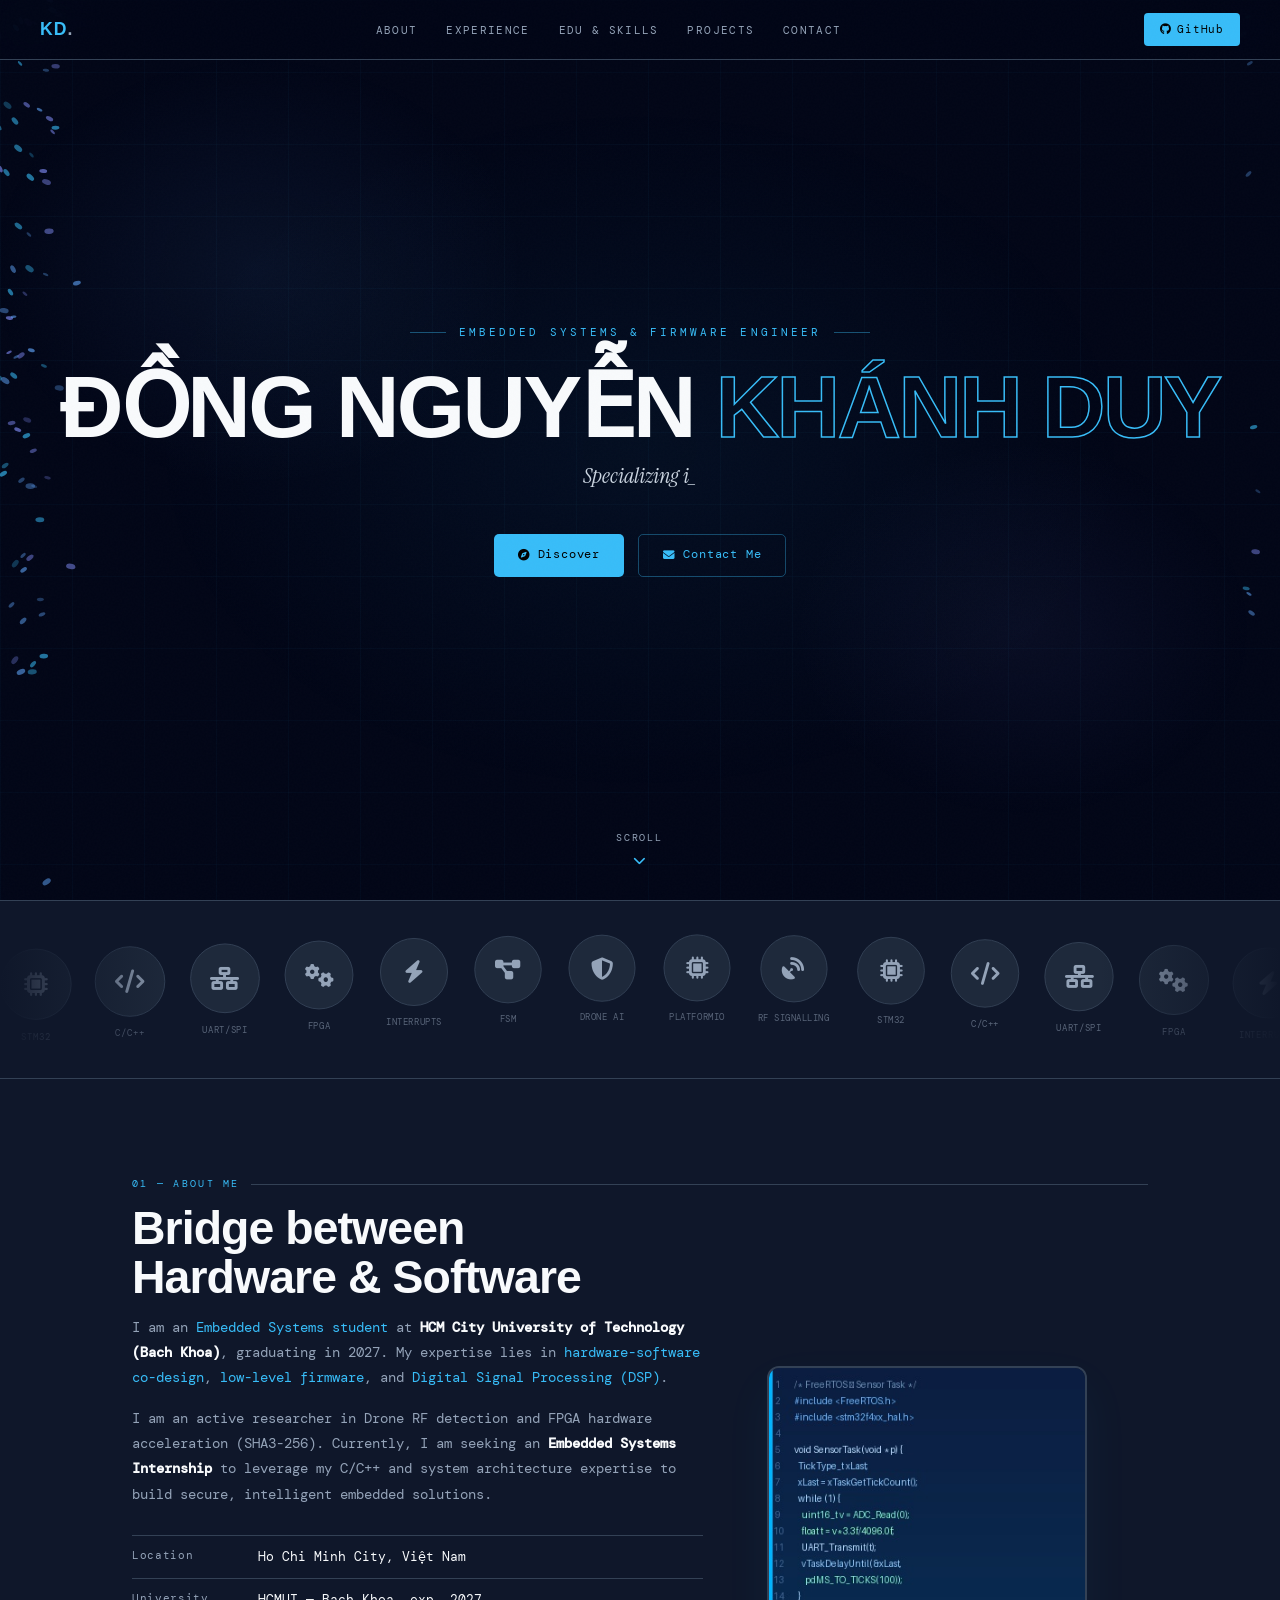
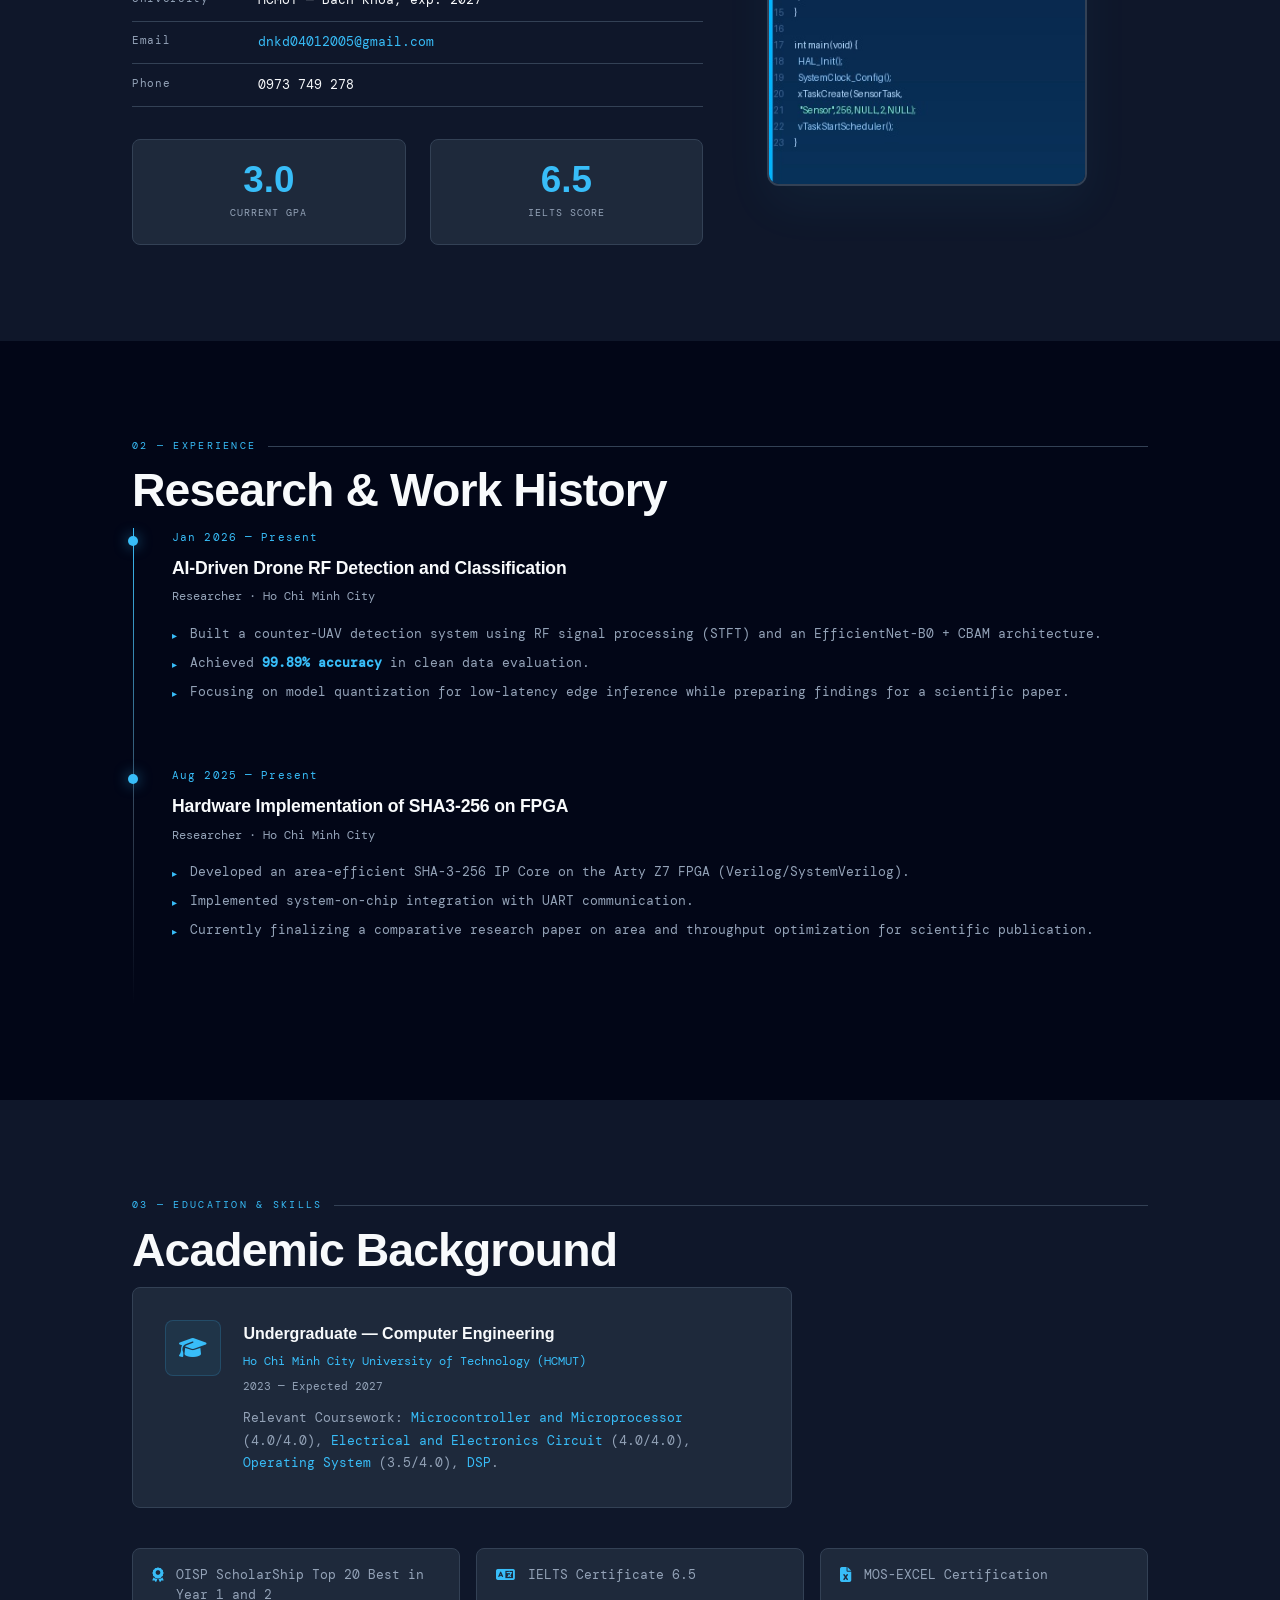
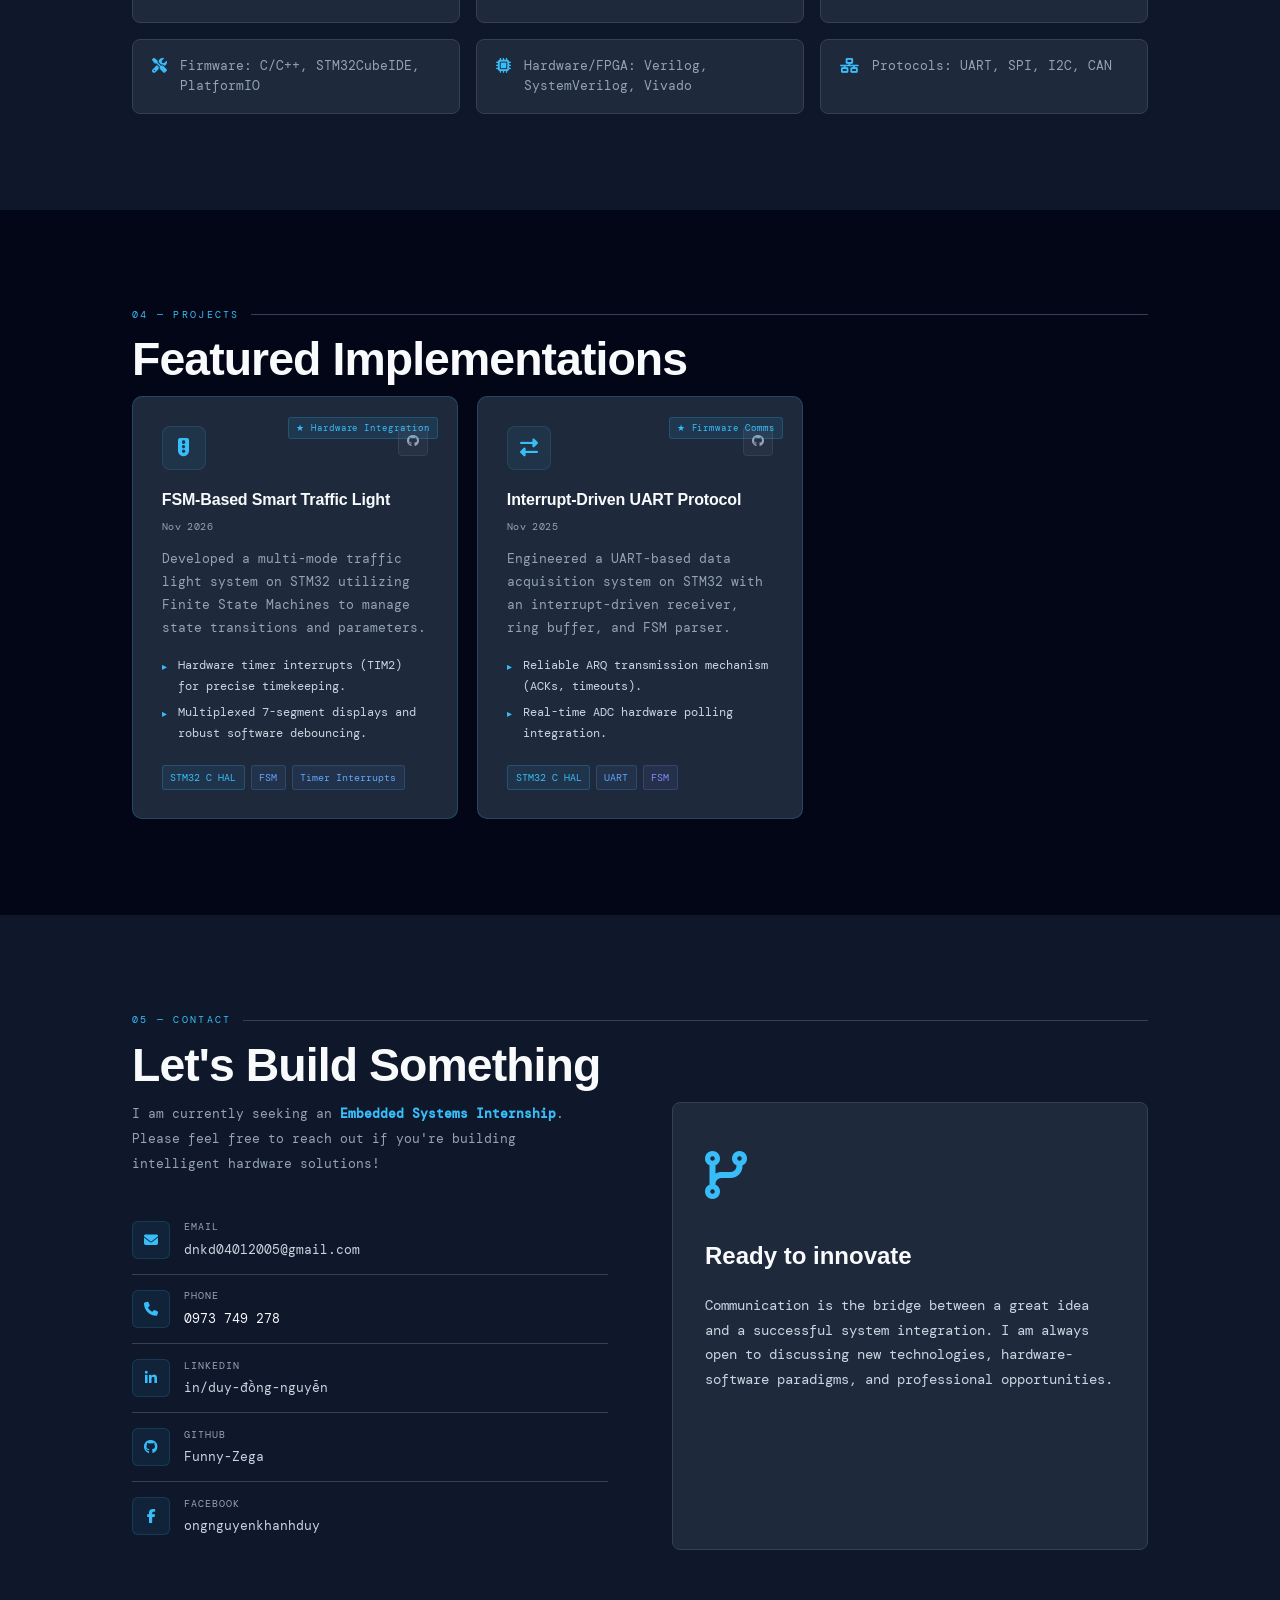
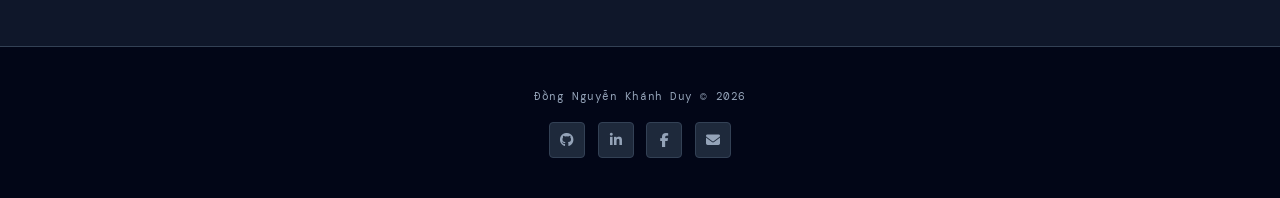
==== index.html @ 1525c5fd "upload" ====
<!DOCTYPE HTML>
<html lang="en">
<head>
<meta charset="utf-8"/>
<meta name="viewport" content="width=device-width,initial-scale=1"/>
<title>Đồng Nguyễn Khánh Duy — Portfolio</title>
<link rel="preconnect" href="https://fonts.googleapis.com"/>
<link rel="preconnect" href="https://fonts.gstatic.com" crossorigin/>
<link href="https://fonts.googleapis.com/css2?family=DM+Mono:ital,wght@0,300;0,400;0,500&family=Cabinet+Grotesk:wght@400;700;800;900&family=Instrument+Serif:ital@0;1&display=swap" rel="stylesheet"/>
<link rel="stylesheet" href="https://cdnjs.cloudflare.com/ajax/libs/font-awesome/6.5.0/css/all.min.css"/>
<style>
*,*::before,*::after{box-sizing:border-box;margin:0;padding:0}
html{scroll-behavior:smooth}
:root{--bg:#020617;--bg2:#0f172a;--surf:#1e293b;--brd:#334155;--c1:#38bdf8;--c2:#60a5fa;--c3:#818cf8;--c4:#93c5fd;--txt:#94a3b8;--txt2:#cbd5e1;--head:#f8fafc;--mono:'DM Mono',monospace;--sans:'Cabinet Grotesk',sans-serif;--serif:'Instrument Serif',serif}
body{background:var(--bg);color:var(--txt);font-family:var(--mono);font-size:.875rem;line-height:1.75;overflow-x:hidden;cursor:none}
a{color:var(--c1);text-decoration:none;transition:color .2s}a:hover{color:#fff}
::selection{background:var(--c1);color:#000}
::-webkit-scrollbar{width:3px}::-webkit-scrollbar-track{background:var(--bg)}::-webkit-scrollbar-thumb{background:var(--c1)}
#cd,#cr{pointer-events:none;position:fixed;top:0;left:0;border-radius:50%;z-index:99999;opacity:0;transition:opacity .3s;will-change:transform}
#cd{width:6px;height:6px;background:var(--c1);box-shadow:0 0 12px var(--c1)}
#cr{width:44px;height:44px;border:1.5px solid rgba(56,189,248,.5);transition:width .15s,height .15s,border-color .15s,opacity .3s,background .15s}
#cr.big{width:60px;height:60px;border-color:var(--c1);background:rgba(56,189,248,.04)}
#nav{position:fixed;inset:0 0 auto;z-index:900;height:60px;display:flex;align-items:center;justify-content:space-between;padding:0 2.5rem;background:rgba(2,6,23,.88);backdrop-filter:blur(20px);border-bottom:1px solid var(--brd);transition:transform .4s}
#nav.up{transform:translateY(-100%)}
.nlogo{font-family:var(--sans);font-size:1.1rem;font-weight:900;color:var(--c1);cursor:none;letter-spacing:1px}.nlogo em{font-style:normal;color:var(--txt)}
.nlinks{display:flex;gap:1.8rem;list-style:none}
.nlinks a{font-size:.7rem;letter-spacing:.12em;text-transform:uppercase;color:var(--txt);position:relative;cursor:none}
.nlinks a::after{content:'';position:absolute;bottom:-3px;left:0;width:0;height:1px;background:var(--c1);transition:width .25s}
.nlinks a:hover{color:var(--head)}.nlinks a:hover::after{width:100%}
.nback{display:inline-flex;align-items:center;gap:.5rem;font-size:.7rem;letter-spacing:.1em;text-transform:uppercase;color:var(--txt);border:1px solid var(--brd);padding:.38rem .9rem;border-radius:4px;transition:all .2s;cursor:none}
.nback:hover{color:var(--c1);border-color:rgba(56,189,248,.4)}
.nbtn{font-family:var(--mono);font-size:.7rem;letter-spacing:.07em;color:#000;background:var(--c1);border:none;padding:.42rem 1rem;border-radius:4px;cursor:none;transition:all .2s}
.nbtn:hover{background:#fff;box-shadow:0 0 18px rgba(56,189,248,.4)}
.page{display:none;min-height:100vh}.page.active{display:block;animation:pgIn .4s ease both}
@keyframes pgIn{from{opacity:0;transform:translateY(12px)}to{opacity:1;transform:translateY(0)}}
#hero{position:relative;height:100svh;min-height:700px;display:flex;align-items:center;justify-content:center;overflow:hidden}
#agC{position:absolute;inset:0;width:100%;height:100%;pointer-events:none;z-index:1}
.hgrid{position:absolute;inset:0;z-index:0;background-image:linear-gradient(rgba(56,189,248,.03) 1px,transparent 1px),linear-gradient(90deg,rgba(56,189,248,.03) 1px,transparent 1px);background-size:72px 72px}
.hglow{position:absolute;inset:0;z-index:0;background:radial-gradient(ellipse 55% 55% at 50% 50%,rgba(56,189,248,.05) 0%,transparent 70%),radial-gradient(ellipse 35% 40% at 20% 30%,rgba(96,165,250,.07) 0%,transparent 60%),radial-gradient(ellipse 30% 35% at 80% 70%,rgba(129,140,248,.06) 0%,transparent 60%)}
.hb{position:relative;z-index:10;text-align:center;padding:0 1.5rem}
.hsup{font-family:var(--mono);font-size:.68rem;color:var(--c1);letter-spacing:.28em;text-transform:uppercase;margin-bottom:1.4rem;display:flex;align-items:center;justify-content:center;gap:.8rem;opacity:0;animation:up .7s .1s both}
.hsup::before,.hsup::after{content:'';width:36px;height:1px;background:var(--c1);opacity:.4}
.hname{font-family:var(--sans);font-size:clamp(2.5rem,7vw,5.5rem);font-weight:900;color:var(--head);line-height:.95;letter-spacing:-.03em;margin-bottom:.6rem;opacity:0;animation:up .7s .25s both}
.hname mark{background:none;color:transparent;-webkit-text-stroke:1.5px var(--c1)}
.hrole{font-family:var(--serif);font-style:italic;font-size:clamp(1rem,2.5vw,1.35rem);color:var(--txt);margin-bottom:2.4rem;opacity:0;animation:up .7s .4s both;min-height:2rem}.hrole span{color:var(--txt2)}
.blink{animation:blink .65s step-end infinite}
@keyframes blink{50%{opacity:0}}
.hcta{display:flex;gap:.9rem;justify-content:center;flex-wrap:wrap;opacity:0;animation:up .7s .55s both}
.sarr{position:absolute;bottom:2rem;left:50%;transform:translateX(-50%);z-index:10;display:flex;flex-direction:column;align-items:center;gap:.5rem;opacity:0;animation:fadeIn 1s 1.2s both}
.sarr span{font-size:.6rem;letter-spacing:.18em;text-transform:uppercase;color:var(--txt)}
.sarr i{font-size:.8rem;color:var(--c1);animation:bounce 1.6s ease-in-out infinite}
@keyframes bounce{0%,100%{transform:translateY(0)}50%{transform:translateY(6px)}}
@keyframes up{from{opacity:0;transform:translateY(22px)}to{opacity:1;transform:translateY(0)}}
@keyframes fadeIn{from{opacity:0}to{opacity:1}}
#ticker{background:var(--bg2);border-top:1px solid var(--brd);border-bottom:1px solid var(--brd);padding:2.5rem 0;overflow:hidden;position:relative}
#ticker::before,#ticker::after{content:'';position:absolute;top:0;bottom:0;width:180px;z-index:2;pointer-events:none}
#ticker::before{left:0;background:linear-gradient(to right,var(--bg2),transparent)}
#ticker::after{right:0;background:linear-gradient(to left,var(--bg2),transparent)}
.tick-outer{display:flex}
.tick-track{display:flex;gap:1.4rem;flex-shrink:0;animation:tickScroll 42s linear infinite}
.tick-track:nth-child(2){animation-delay:-21s}
@keyframes tickScroll{0%{transform:translateX(0)}100%{transform:translateX(-100%)}}
.tick-item{display:flex;flex-direction:column;align-items:center;gap:.55rem;flex-shrink:0;transform:translateY(var(--ty,0px)) scale(var(--sc,1))}
.tick-circle{width:72px;height:72px;border-radius:50%;background:var(--surf);border:1px solid var(--brd);display:flex;align-items:center;justify-content:center;font-size:24px;color:var(--txt);transition:border-color .3s,color .3s,box-shadow .3s,transform .3s;position:relative;overflow:hidden}
.tick-circle::after{content:'';position:absolute;inset:0;border-radius:50%;background:radial-gradient(circle at 38% 38%,rgba(56,189,248,.14),transparent 55%);opacity:0;transition:opacity .3s}
.tick-item:hover .tick-circle{border-color:rgba(56,189,248,.55);color:var(--c1);box-shadow:0 0 24px rgba(56,189,248,.18);transform:scale(1.08)}
.tick-item:hover .tick-circle::after{opacity:1}
.tick-label{font-size:.58rem;letter-spacing:.1em;text-transform:uppercase;color:var(--txt);opacity:.55;transition:opacity .3s}
.tick-item:hover .tick-label{opacity:1;color:var(--txt2)}
#about-s{padding:6rem 0;background:var(--bg2)}
.abg{display:grid;grid-template-columns:3fr 2fr;gap:4rem;align-items:center}
.about-avatar{width:100%;max-width:320px;border-radius:12px;border:2px solid var(--brd);box-shadow:0 20px 50px rgba(56,189,248,.05);transition:transform .4s;object-fit:cover}
.about-avatar:hover{transform:scale(1.02);border-color:var(--c1);box-shadow:0 20px 50px rgba(56,189,248,.15)}
.abt p{margin-bottom:1rem;line-height:1.85;font-size:.85rem}.abt p b{color:var(--head)}.abt p em{color:var(--c1);font-style:normal}
.abl{list-style:none;margin-top:1.8rem;border-top:1px solid var(--brd)}.abl li{display:flex;gap:1rem;padding:.6rem 0;border-bottom:1px solid var(--brd);font-size:.8rem}
.abl .k{color:var(--txt);min-width:110px;font-size:.68rem;letter-spacing:.06em}.abl .v{color:var(--head)}.abl .v a{color:var(--c1)}.abl .v a:hover{color:#fff}
.stats{display:grid;grid-template-columns:1fr 1fr;gap:1.5rem;margin-top:2rem}
.sc{background:var(--surf);border:1px solid var(--brd);border-radius:8px;padding:1.4rem;text-align:center;position:relative;overflow:hidden;transition:border-color .25s,transform .25s}
.sc:hover{border-color:rgba(56,189,248,.4);transform:translateY(-3px)}
.sc::before{content:'';position:absolute;inset:0;background:linear-gradient(135deg,rgba(56,189,248,.12),transparent 55%);opacity:0;transition:opacity .25s}.sc:hover::before{opacity:1}
.snum{font-family:var(--sans);font-size:2.3rem;font-weight:900;color:var(--c1);line-height:1;margin-bottom:.3rem}.slbl{font-size:.64rem;letter-spacing:.1em;text-transform:uppercase;color:var(--txt)}
#exp-s{padding:6rem 0;background:var(--bg)}
.tl{position:relative;padding-left:2.5rem}.tl::before{content:'';position:absolute;left:.5px;top:0;bottom:0;width:1px;background:linear-gradient(to bottom,var(--c1),var(--brd) 60%,transparent)}
.ti{position:relative;padding-bottom:3.5rem}.ti::before{content:'';position:absolute;left:-2.5rem;top:8px;width:10px;height:10px;border-radius:50%;background:var(--c1);box-shadow:0 0 14px rgba(56,189,248,.6);transform:translateX(calc(-50% + 1px))}
.tdate{font-size:.7rem;color:var(--c1);letter-spacing:.1em;margin-bottom:.35rem}.trole{font-family:var(--sans);font-size:1.1rem;font-weight:800;color:var(--head);margin-bottom:.15rem;letter-spacing:-.01em}
.tco{font-size:.78rem;color:var(--txt);margin-bottom:.9rem}.tlist{list-style:none}.tlist li{position:relative;padding-left:1.1rem;margin-bottom:.45rem;font-size:.81rem;line-height:1.7}.tlist li::before{content:'▸';position:absolute;left:0;color:var(--c1);font-size:.63rem;top:4px}
#edu-s{padding:6rem 0;background:var(--bg2)}
.ecard{background:var(--surf);border:1px solid var(--brd);border-radius:8px;padding:2rem;display:grid;grid-template-columns:56px 1fr;gap:1.4rem;align-items:start;max-width:660px;transition:border-color .25s;margin-bottom:2.5rem}.ecard:hover{border-color:rgba(56,189,248,.3)}
.eico{width:56px;height:56px;background:rgba(56,189,248,.07);border:1px solid rgba(56,189,248,.18);border-radius:8px;display:flex;align-items:center;justify-content:center;color:var(--c1);font-size:22px}
.edeg{font-family:var(--sans);font-size:1rem;font-weight:800;color:var(--head);margin-bottom:.2rem}.esch{color:var(--c1);font-size:.73rem;margin-bottom:.3rem}.eyr{color:var(--txt);font-size:.7rem;margin-bottom:.7rem}.ecrs{font-size:.8rem;line-height:1.75}.ecrs em{color:var(--c1);font-style:normal}
.cgrid{display:grid;grid-template-columns:repeat(auto-fill,minmax(250px,1fr));gap:1rem}
.cert{display:flex;gap:.8rem;align-items:flex-start;background:var(--surf);border:1px solid var(--brd);border-radius:8px;padding:1rem 1.2rem;transition:border-color .2s}.cert:hover{border-color:rgba(56,189,248,.25)}.cert i{color:var(--c1);font-size:15px;margin-top:2px;flex-shrink:0}.cert span{font-size:.8rem;line-height:1.6}
#projects-s{padding:6rem 0;background:var(--bg)}
.pgrid{display:grid;grid-template-columns:repeat(auto-fill,minmax(320px,1fr));gap:1.2rem}
.pc{background:var(--surf);border:1px solid var(--brd);border-radius:10px;padding:1.8rem;display:flex;flex-direction:column;position:relative;overflow:hidden;transition:border-color .25s,transform .25s,box-shadow .25s}
.pc:hover{border-color:rgba(56,189,248,.3);transform:translateY(-5px);box-shadow:0 20px 60px rgba(56,189,248,.06)}
.pc::after{content:'';position:absolute;top:0;left:0;right:0;height:2px;background:linear-gradient(90deg,var(--c1),var(--c2));transform:scaleX(0);transform-origin:left;transition:transform .35s}.pc:hover::after{transform:scaleX(1)}
.pc.feat{border-color:rgba(56,189,248,.22)}.feat-badge{position:absolute;top:1.2rem;right:1.2rem;font-size:.58rem;letter-spacing:.1em;color:var(--c1);background:rgba(56,189,248,.1);border:1px solid rgba(56,189,248,.2);padding:.12rem .45rem;border-radius:3px}
.pt{display:flex;justify-content:space-between;align-items:flex-start;margin-bottom:1rem}
.pico{width:44px;height:44px;border-radius:8px;background:rgba(56,189,248,.07);border:1px solid rgba(56,189,248,.14);display:flex;align-items:center;justify-content:center;color:var(--c1);font-size:18px}
.plnk{width:30px;height:30px;background:rgba(255,255,255,.04);border:1px solid var(--brd);border-radius:4px;display:flex;align-items:center;justify-content:center;color:var(--txt);font-size:12px;transition:all .2s}.plnk:hover{color:var(--c1);border-color:rgba(56,189,248,.4)}
.pname{font-family:var(--sans);font-size:1rem;font-weight:800;color:var(--head);margin-bottom:.25rem;letter-spacing:-.01em}
.pmeta{display:flex;gap:.8rem;align-items:center;margin-bottom:.7rem;flex-wrap:wrap}
.pdate{font-size:.62rem;color:var(--txt);letter-spacing:.04em}
.pdesc{font-size:.81rem;color:var(--txt);line-height:1.78;flex:1;margin-bottom:1rem}
.phigh{list-style:none;margin-bottom:1rem}.phigh li{position:relative;padding-left:1rem;font-size:.78rem;color:var(--txt2);line-height:1.7;margin-bottom:.3rem}.phigh li::before{content:'▸';position:absolute;left:0;color:var(--c1);font-size:.6rem;top:4px}
.ptags{display:flex;flex-wrap:wrap;gap:.35rem;margin-top:auto}
.ptag{font-size:.62rem;padding:.15rem .48rem;border-radius:3px;background:rgba(96,165,250,.08);border:1px solid rgba(96,165,250,.18);color:#60a5fa}
.ptag.hi{background:rgba(56,189,248,.08);border-color:rgba(56,189,248,.22);color:var(--c1)}.ptag.lg{background:rgba(129,140,248,.08);border-color:rgba(129,140,248,.2);color:#818cf8}
#contact-s{padding:6rem 0;background:var(--bg2)}
.ctg{display:grid;grid-template-columns:1fr 1fr;gap:4rem}.cti p{line-height:1.85;margin-bottom:1.8rem;font-size:.84rem}
.ctl{list-style:none}.ctl li{display:flex;align-items:center;gap:.9rem;padding:.8rem 0;border-bottom:1px solid var(--brd)}.ctl li:last-child{border:none}
.ctlico{width:38px;height:38px;flex-shrink:0;background:rgba(56,189,248,.07);border:1px solid rgba(56,189,248,.15);border-radius:6px;display:flex;align-items:center;justify-content:center;color:var(--c1);font-size:14px}
.ctllbl{font-size:.63rem;letter-spacing:.1em;text-transform:uppercase;color:var(--txt);display:block;margin-bottom:.1rem}.ctlval{font-size:.83rem;color:var(--head)}.ctlval a{color:var(--txt2)}.ctlval a:hover{color:var(--c1)}
.cform{display:flex;flex-direction:column;gap:.9rem}.frow{display:grid;grid-template-columns:1fr 1fr;gap:.9rem}
.ff{display:flex;flex-direction:column;gap:.35rem}.ff label{font-size:.63rem;letter-spacing:.1em;text-transform:uppercase;color:var(--txt)}
.ff input,.ff textarea{background:var(--surf);border:1px solid var(--brd);border-radius:5px;color:var(--head);font-family:var(--mono);font-size:.81rem;padding:.65rem .9rem;outline:none;resize:none;transition:border-color .2s;cursor:none}
.ff input:focus,.ff textarea:focus{border-color:rgba(56,189,248,.4)}.ff textarea{height:120px}
.wrap{max-width:1080px;margin:0 auto;padding:0 2rem}
.btn{display:inline-flex;align-items:center;gap:.45rem;padding:.65rem 1.5rem;border-radius:5px;font-family:var(--mono);font-size:.72rem;letter-spacing:.07em;cursor:none;transition:all .22s}
.btnp{background:var(--c1);color:#000;border:none}.btnp:hover{background:#fff;box-shadow:0 0 28px rgba(56,189,248,.5);color:#000}
.btno{background:transparent;color:var(--c1);border:1px solid rgba(56,189,248,.35)}.btno:hover{border-color:var(--c1);background:rgba(56,189,248,.06)}
.stag{font-family:var(--mono);font-size:.65rem;color:var(--c1);letter-spacing:.22em;text-transform:uppercase;margin-bottom:.7rem;display:flex;align-items:center;gap:.7rem}
.stag::after{content:'';flex:1;height:1px;background:var(--brd)}
.stitle{font-family:var(--sans);font-size:clamp(1.9rem,4vw,2.9rem);font-weight:900;color:var(--head);letter-spacing:-.02em;margin-bottom:.8rem;line-height:1.05}
.ssub{color:var(--txt);max-width:540px;margin-bottom:3rem;font-size:.85rem}
.rv{opacity:0;transform:translateY(28px);transition:opacity .65s,transform .65s}.rv.on{opacity:1;transform:none}
footer{background:var(--bg);border-top:1px solid var(--brd);padding:2.5rem;text-align:center}
.ftc{font-size:.7rem;color:var(--txt);margin-bottom:1rem;letter-spacing:.05em}
.fts{display:flex;gap:.8rem;justify-content:center}
.fta{width:36px;height:36px;border-radius:4px;background:var(--surf);border:1px solid var(--brd);display:flex;align-items:center;justify-content:center;color:var(--txt);font-size:14px;transition:all .2s}.fta:hover{color:var(--c1);border-color:rgba(56,189,248,.35)}
body::after{content:'';position:fixed;inset:0;pointer-events:none;z-index:9998;opacity:.018;background-image:url("data:image/svg+xml,%3Csvg viewBox='0 0 512 512' xmlns='http://www.w3.org/2000/svg'%3E%3Cfilter id='n'%3E%3CfeTurbulence type='fractalNoise' baseFrequency='.9' numOctaves='4' stitchTiles='stitch'/%3E%3C/filter%3E%3Crect width='100%25' height='100%25' filter='url(%23n)'/%3E%3C/svg%3E")}
@media(max-width:768px){#nav{padding:0 1rem}.nlinks{display:none}.abg,.ctg{grid-template-columns:1fr;gap:2rem}.frow{grid-template-columns:1fr}body{cursor:auto}#cd,#cr{display:none}}
</style>
</head>
<body>
<div id="cd"></div><div id="cr"></div>
<nav id="nav">
  <div class="nlogo" onclick="scrollToId('hero')">KD<em>.</em></div>
  <ul class="nlinks" id="navHome">
    <li><a href="javascript:void(0)" onclick="scrollToId('about-s')">About</a></li>
    <li><a href="javascript:void(0)" onclick="scrollToId('exp-s')">Experience</a></li>
    <li><a href="javascript:void(0)" onclick="scrollToId('edu-s')">Edu & Skills</a></li>
    <li><a href="javascript:void(0)" onclick="scrollToId('projects-s')">Projects</a></li>
    <li><a href="javascript:void(0)" onclick="scrollToId('contact-s')">Contact</a></li>
  </ul>
  <a href="https://github.com/Funny-Zega" target="_blank" class="nbtn"><i class="fab fa-github" style="margin-right:.35rem"></i>GitHub</a>
</nav>

<!-- PAGE HOME -->
<div class="page active" id="page-home">
<section id="hero">
  <div class="hgrid"></div><div class="hglow"></div><canvas id="agC"></canvas>
  <div class="hb">
    <div class="hsup">Embedded Systems & Firmware Engineer</div>
    <h1 class="hname">ĐỒNG NGUYỄN <mark>KHÁNH DUY</mark></h1>
    <div class="hrole"><span id="typed"></span><span class="blink">_</span></div>
    <div class="hcta">
      <a href="javascript:void(0)" onclick="scrollToId('about-s')" class="btn btnp"><i class="fa fa-compass"></i> Discover</a>
      <a href="javascript:void(0)" onclick="scrollToId('contact-s')" class="btn btno"><i class="fa fa-envelope"></i> Contact Me</a>
    </div>
  </div>
  <div class="sarr"><span>Scroll</span><i class="fa fa-chevron-down"></i></div>
</section>

<!-- Ticker banner -->
<div id="ticker"><div class="tick-outer"><div class="tick-track" id="t1"></div><div class="tick-track" id="t2"></div></div></div>

<section id="about-s"><div class="wrap">
  <div class="stag">01 — About me</div><h2 class="stitle">Bridge between<br>Hardware &amp; Software</h2>
  <div class="abg rv">
    <div class="abt">
      <p>I am an <em>Embedded Systems student</em> at <b>HCM City University of Technology (Bach Khoa)</b>, graduating in 2027. My expertise lies in <em>hardware-software co-design</em>, <em>low-level firmware</em>, and <em>Digital Signal Processing (DSP)</em>.</p>
      <p>I am an active researcher in Drone RF detection and FPGA hardware acceleration (SHA3-256). Currently, I am seeking an <b>Embedded Systems Internship</b> to leverage my C/C++ and system architecture expertise to build secure, intelligent embedded solutions.</p>
      <ul class="abl">
        <li><span class="k">Location</span><span class="v">Ho Chi Minh City, Việt Nam</span></li>
        <li><span class="k">University</span><span class="v">HCMUT — Bach Khoa, exp. 2027</span></li>
        <li><span class="k">Email</span><span class="v"><a href="mailto:dnkd04012005@gmail.com">dnkd04012005@gmail.com</a></span></li>
        <li><span class="k">Phone</span><span class="v">0973 749 278</span></li>
      </ul>
      <div class="stats">
        <div class="sc"><div class="snum">3.0</div><div class="slbl">Current GPA</div></div>
        <div class="sc"><div class="snum">6.5</div><div class="slbl">IELTS Score</div></div>
      </div>
    </div>
    <div class="ab-right">
      <img src="images/pic08.jpg" alt="Đồng Nguyễn Khánh Duy" class="about-avatar"/>
    </div>
  </div>
</div></section>

<section id="exp-s"><div class="wrap">
  <div class="stag rv">02 — Experience</div><h2 class="stitle rv">Research &amp; Work History</h2>
  <div class="tl rv">
    <div class="ti"><div class="tdate">Jan 2026 — Present</div><div class="trole">AI-Driven Drone RF Detection and Classification</div><div class="tco">Researcher · Ho Chi Minh City</div>
      <ul class="tlist"><li>Built a counter-UAV detection system using RF signal processing (STFT) and an EfficientNet-B0 + CBAM architecture.</li><li>Achieved <b style="color:var(--c1)">99.89% accuracy</b> in clean data evaluation.</li><li>Focusing on model quantization for low-latency edge inference while preparing findings for a scientific paper.</li></ul></div>
    <div class="ti"><div class="tdate">Aug 2025 — Present</div><div class="trole">Hardware Implementation of SHA3-256 on FPGA</div><div class="tco">Researcher · Ho Chi Minh City</div>
      <ul class="tlist"><li>Developed an area-efficient SHA-3-256 IP Core on the Arty Z7 FPGA (Verilog/SystemVerilog).</li><li>Implemented system-on-chip integration with UART communication.</li><li>Currently finalizing a comparative research paper on area and throughput optimization for scientific publication.</li></ul></div>
  </div>
</div></section>

<section id="edu-s"><div class="wrap">
  <div class="stag rv">03 — Education &amp; Skills</div><h2 class="stitle rv">Academic Background</h2>
  <div class="rv">
    <div class="ecard"><div class="eico"><i class="fa fa-graduation-cap"></i></div><div><div class="edeg">Undergraduate — Computer Engineering</div><div class="esch">Ho Chi Minh City University of Technology (HCMUT)</div><div class="eyr">2023 — Expected 2027</div><div class="ecrs">Relevant Coursework: <em>Microcontroller and Microprocessor</em> (4.0/4.0), <em>Electrical and Electronics Circuit</em> (4.0/4.0), <em>Operating System</em> (3.5/4.0), <em>DSP</em>.</div></div></div>
    <div class="cgrid">
      <div class="cert"><i class="fa fa-award"></i><span>OISP ScholarShip Top 20 Best in Year 1 and 2</span></div>
      <div class="cert"><i class="fa fa-language"></i><span>IELTS Certificate 6.5</span></div>
      <div class="cert"><i class="fa fa-file-excel"></i><span>MOS-EXCEL Certification</span></div>
      <div class="cert"><i class="fa fa-tools"></i><span>Firmware: C/C++, STM32CubeIDE, PlatformIO</span></div>
      <div class="cert"><i class="fa fa-microchip"></i><span>Hardware/FPGA: Verilog, SystemVerilog, Vivado</span></div>
      <div class="cert"><i class="fa fa-network-wired"></i><span>Protocols: UART, SPI, I2C, CAN</span></div>
    </div>
  </div>
</div></section>

<section id="projects-s"><div class="wrap">
  <div class="stag rv">04 — Projects</div><h2 class="stitle rv">Featured Implementations</h2>
  <div class="pgrid rv">
    <div class="pc feat"><span class="feat-badge">★ Hardware Integration</span><div class="pt"><div class="pico"><i class="fa fa-traffic-light"></i></div><a href="https://github.com/Funny-Zega" target="_blank" class="plnk"><i class="fab fa-github"></i></a></div><div class="pname">FSM-Based Smart Traffic Light</div><div class="pmeta"><span class="pdate">Nov 2026</span></div><p class="pdesc">Developed a multi-mode traffic light system on STM32 utilizing Finite State Machines to manage state transitions and parameters.</p><ul class="phigh"><li>Hardware timer interrupts (TIM2) for precise timekeeping.</li><li>Multiplexed 7-segment displays and robust software debouncing.</li></ul><div class="ptags"><span class="ptag hi">STM32 C HAL</span><span class="ptag">FSM</span><span class="ptag">Timer Interrupts</span></div></div>
    
    <div class="pc feat"><span class="feat-badge">★ Firmware Comms</span><div class="pt"><div class="pico"><i class="fa fa-exchange-alt"></i></div><a href="https://github.com/Funny-Zega" target="_blank" class="plnk"><i class="fab fa-github"></i></a></div><div class="pname">Interrupt-Driven UART Protocol</div><div class="pmeta"><span class="pdate">Nov 2025</span></div><p class="pdesc">Engineered a UART-based data acquisition system on STM32 with an interrupt-driven receiver, ring buffer, and FSM parser.</p><ul class="phigh"><li>Reliable ARQ transmission mechanism (ACKs, timeouts).</li><li>Real-time ADC hardware polling integration.</li></ul><div class="ptags"><span class="ptag hi">STM32 C HAL</span><span class="ptag">UART</span><span class="ptag lg">FSM</span></div></div>
  </div>
</div></section>

<section id="contact-s"><div class="wrap">
  <div class="stag rv">05 — Contact</div><h2 class="stitle rv">Let's Build Something</h2>
  <div class="ctg rv">
    <div class="cti">
      <p>I am currently seeking an <b style="color:var(--c1)">Embedded Systems Internship</b>. Please feel free to reach out if you're building intelligent hardware solutions!</p>
      <ul class="ctl">
        <li><div class="ctlico"><i class="fa fa-envelope"></i></div><div><span class="ctllbl">Email</span><div class="ctlval"><a href="mailto:dnkd04012005@gmail.com">dnkd04012005@gmail.com</a></div></div></li>
        <li><div class="ctlico"><i class="fa fa-phone"></i></div><div><span class="ctllbl">Phone</span><div class="ctlval">0973 749 278</div></div></li>
        <li><div class="ctlico"><i class="fab fa-linkedin-in"></i></div><div><span class="ctllbl">LinkedIn</span><div class="ctlval"><a href="https://www.linkedin.com/in/duy-%C4%91%E1%BB%93ng-nguy%E1%BB%85n-kh%C3%A1nh-6a2657366/" target="_blank">in/duy-đồng-nguyễn</a></div></div></li>
        <li><div class="ctlico"><i class="fab fa-github"></i></div><div><span class="ctllbl">GitHub</span><div class="ctlval"><a href="https://github.com/Funny-Zega" target="_blank">Funny-Zega</a></div></div></li>
        <li><div class="ctlico"><i class="fab fa-facebook-f"></i></div><div><span class="ctllbl">Facebook</span><div class="ctlval"><a href="https://www.facebook.com/ongnguyenkhanhduy/" target="_blank">ongnguyenkhanhduy</a></div></div></li>
      </ul>
    </div>
    <div class="cform">
      <!-- Contact message graphic / placeholder for form -->
       <div class="sc" style="text-align:left; padding:2rem; height:100%;">
          <div style="font-size:3rem; color:var(--c1); margin-bottom:1rem;"><i class="fa fa-code-branch"></i></div>
          <h3 style="font-family:var(--sans); font-size:1.5rem; color:var(--head); margin-bottom:1rem;">Ready to innovate</h3>
          <p style="color:var(--txt2); font-size:.9rem; line-height:1.7;">Communication is the bridge between a great idea and a successful system integration. I am always open to discussing new technologies, hardware-software paradigms, and professional opportunities.</p>
       </div>
    </div>
  </div>
</div></section>

<footer><div class="ftc">Đồng Nguyễn Khánh Duy © 2026</div><div class="fts"><a href="https://github.com/Funny-Zega" target="_blank" class="fta"><i class="fab fa-github"></i></a><a href="https://www.linkedin.com/in/duy-%C4%91%E1%BB%93ng-nguy%E1%BB%85n-kh%C3%A1nh-6a2657366/" target="_blank" class="fta"><i class="fab fa-linkedin-in"></i></a><a href="https://www.facebook.com/ongnguyenkhanhduy/" class="fta"><i class="fab fa-facebook-f"></i></a><a href="mailto:dnkd04012005@gmail.com" class="fta"><i class="fa fa-envelope"></i></a></div></footer>
</div>

<script>
const PAGES=['home'];
let cur='home',agcOk=false,tickOk=false;
function scrollToId(id){const el=document.getElementById(id);if(el)el.scrollIntoView({behavior:'smooth'})}

// cursor
(()=>{
  const d=document.getElementById('cd'),r=document.getElementById('cr');
  if(!d)return;let mx=0,my=0,rx=0,ry=0;
  document.addEventListener('mousemove',e=>{mx=e.clientX;my=e.clientY;d.style.opacity='1';r.style.opacity='1';d.style.transform=`translate(${mx}px,${my}px) translate(-50%,-50%)`});
  document.addEventListener('mouseleave',()=>{d.style.opacity='0';r.style.opacity='0'});
  function hookHover(){document.querySelectorAll('a,button,.pcard,.sc,.cert,.tick-item,.tcard,.pc,.nbtn,.ftab').forEach(el=>{el.addEventListener('mouseenter',()=>r.classList.add('big'));el.addEventListener('mouseleave',()=>r.classList.remove('big'))})}
  hookHover();setInterval(hookHover,2500);
  (function lp(){rx+=(mx-rx)*.15;ry+=(my-ry)*.15;r.style.transform=`translate(${rx}px,${ry}px) translate(-50%,-50%)`;requestAnimationFrame(lp)})();
})();

// reveal
function initReveal(){
  const ob=new IntersectionObserver(en=>{en.forEach(e=>{if(e.isIntersecting){e.target.classList.add('on');ob.unobserve(e.target)}})},{threshold:.08});
  document.querySelectorAll('.rv:not(.on)').forEach(el=>ob.observe(el));
}
setTimeout(initReveal, 100);

// nav hide
(()=>{const nav=document.getElementById('nav');let last=0;window.addEventListener('scroll',()=>{const y=window.scrollY;nav.classList.toggle('up',y>last&&y>80);last=y},{passive:true})})();

// AGC - Gentle animations
function initAGC(){
  const cv=document.getElementById('agC'),hero=document.getElementById('hero'),ctx=cv.getContext('2d');
  const CL=['#38bdf8','#60a5fa','#818cf8']; // Blue tones
  const N=120,REP=100,RF=.2,SP=.025,DMP=.88; // Reduced particles, slower speed, gentler dampening
  let W,H,ms={x:-9999,y:-9999,in:false};
  const pts=[];
  function rsz(){W=cv.width=hero.offsetWidth;H=cv.height=hero.offsetHeight;pts.forEach(p=>{p.hx=Math.random()*W;p.hy=Math.random()*H;if(!p.ok){p.x=p.hx;p.y=p.hy;p.ok=true}})}
  for(let i=0;i<N;i++)pts.push({x:0,y:0,hx:0,hy:0,vx:0,vy:0,r:1.4+Math.random()*2.0,c:CL[~~(Math.random()*CL.length)],a:.25+Math.random()*.4,ok:false,dA:Math.random()*Math.PI*2,dS:.0001+Math.random()*.0003,dR:3+Math.random()*6});
  rsz();window.addEventListener('resize',rsz);
  document.addEventListener('mousemove',e=>{if(cur!=='home')return;const rc=hero.getBoundingClientRect();ms.x=e.clientX-rc.left;ms.y=e.clientY-rc.top;ms.in=(ms.x>=0&&ms.x<=W&&ms.y>=0&&ms.y<=H)},{passive:true});
  document.addEventListener('mouseleave',()=>{ms.in=false});
  hero.addEventListener('touchmove',e=>{const rc=hero.getBoundingClientRect();ms.x=e.touches[0].clientX-rc.left;ms.y=e.touches[0].clientY-rc.top;ms.in=true},{passive:true});
  hero.addEventListener('touchend',()=>{ms.in=false});
  (function draw(){
    if(cur==='home'){
      ctx.clearRect(0,0,W,H);
      pts.forEach(p=>{
        p.dA+=p.dS;const tx=p.hx+Math.cos(p.dA)*p.dR,ty=p.hy+Math.sin(p.dA*1.3)*p.dR;
        p.vx+=(tx-p.x)*SP;p.vy+=(ty-p.y)*SP;
        if(ms.in){const dx=p.x-ms.x,dy=p.y-ms.y,d=Math.sqrt(dx*dx+dy*dy)||.001;if(d<REP){const s=1-d/REP;p.vx+=dx/d*s*s*RF*8;p.vy+=dy/d*s*s*RF*8}}
        p.vx*=DMP;p.vy*=DMP;p.x+=p.vx;p.y+=p.vy;
        if(p.x<-20)p.x=W+10;if(p.x>W+20)p.x=-10;if(p.y<-20)p.y=H+10;if(p.y>H+20)p.y=-10;
        const sp=Math.sqrt(p.vx*p.vx+p.vy*p.vy);
        ctx.save();ctx.translate(p.x,p.y);ctx.rotate(Math.atan2(p.vy,p.vx));ctx.globalAlpha=p.a;
        ctx.beginPath();ctx.ellipse(0,0,(p.r*2+Math.min(sp*.4,3))/2,p.r*.85,0,0,Math.PI*2);
        ctx.fillStyle=p.c;ctx.fill();ctx.restore();
      });
    }
    requestAnimationFrame(draw);
  })();
  // typed
  const el=document.getElementById('typed');
  const ph=['Specializing in HW/SW Co-Design','Low-Level Firmware & DSP','STM32 / Cortex-M Developer','FPGA & Vivado Hardware Builder'];
  let pi=0,ci=0,del=false,w=0;
  function tick(){const p=ph[pi];if(!del){el.textContent=p.slice(0,++ci);if(ci===p.length){del=true;w=55}}else{if(w-->0){setTimeout(tick,28);return}el.textContent=p.slice(0,--ci);if(ci===0){del=false;pi=(pi+1)%ph.length}}setTimeout(tick,del?45:80)}
  setTimeout(tick,900);
}
initAGC();

// ticker
function initTicker(){
  const its=[{icon:'fa-microchip',label:'STM32'},{icon:'fa-code',label:'C/C++'},{icon:'fa-network-wired',label:'UART/SPI'},{icon:'fa-cogs',label:'FPGA'},{icon:'fa-bolt',label:'Interrupts'},{icon:'fa-project-diagram',label:'FSM'},{icon:'fa-shield-alt',label:'Drone AI'},{icon:'fa-microchip',label:'PlatformIO'},{icon:'fa-satellite-dish',label:'RF Signalling'}];
  // duplicate array to make it long enough
  const items = [...its, ...its];
  function build(el){items.forEach(({icon,label})=>{const d=document.createElement('div');d.className='tick-item';d.innerHTML=`<div class="tick-circle"><i class="fa ${icon}"></i></div><span class="tick-label">${label}</span>`;el.appendChild(d)})}
  build(document.getElementById('t1'));build(document.getElementById('t2'));
  (function wave(){const t=Date.now()*.001;document.querySelectorAll('.tick-item').forEach((el,i)=>{const ph=(i%items.length)*.35;const s=Math.sin(t*.6+ph);el.style.setProperty('--ty',(s*10)+'px');el.style.setProperty('--sc',(.93+.07*(s*.5+.5)))});requestAnimationFrame(wave)})();
}
initTicker();
</script>
</body>
</html>
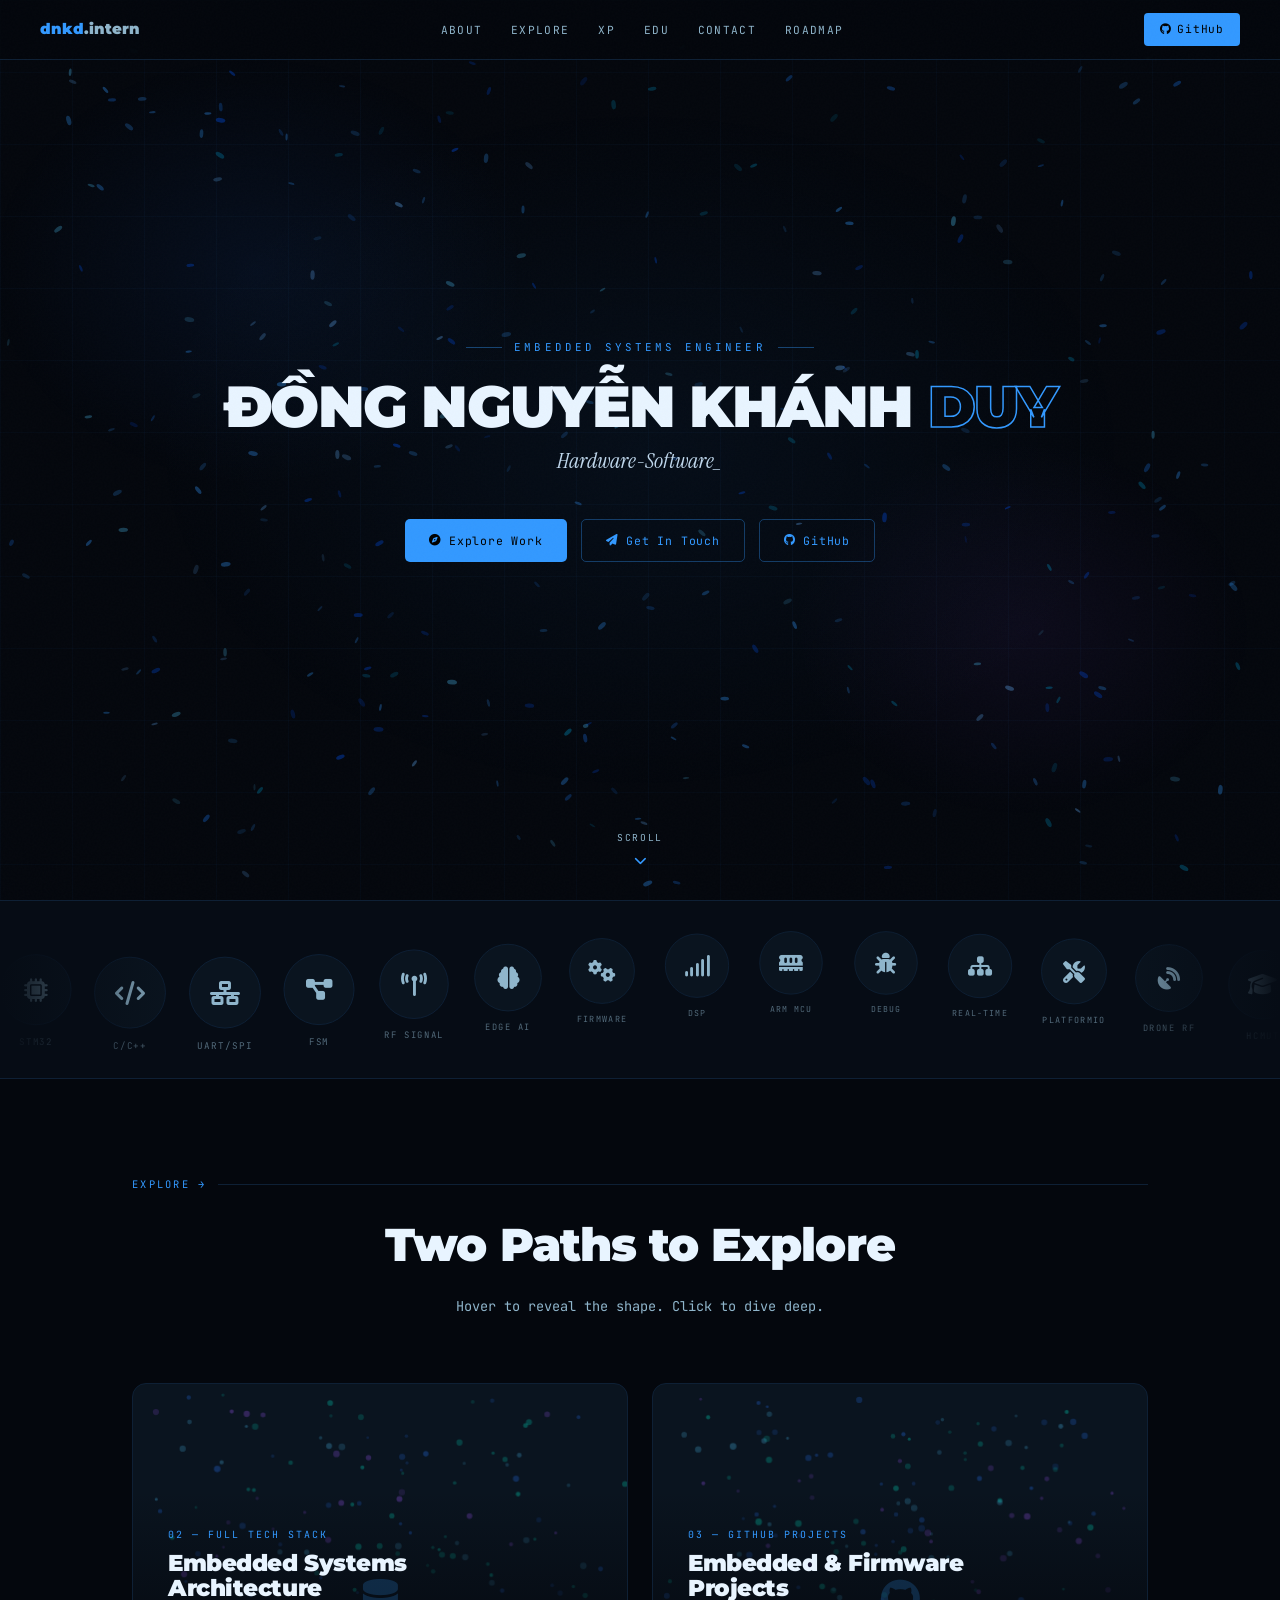
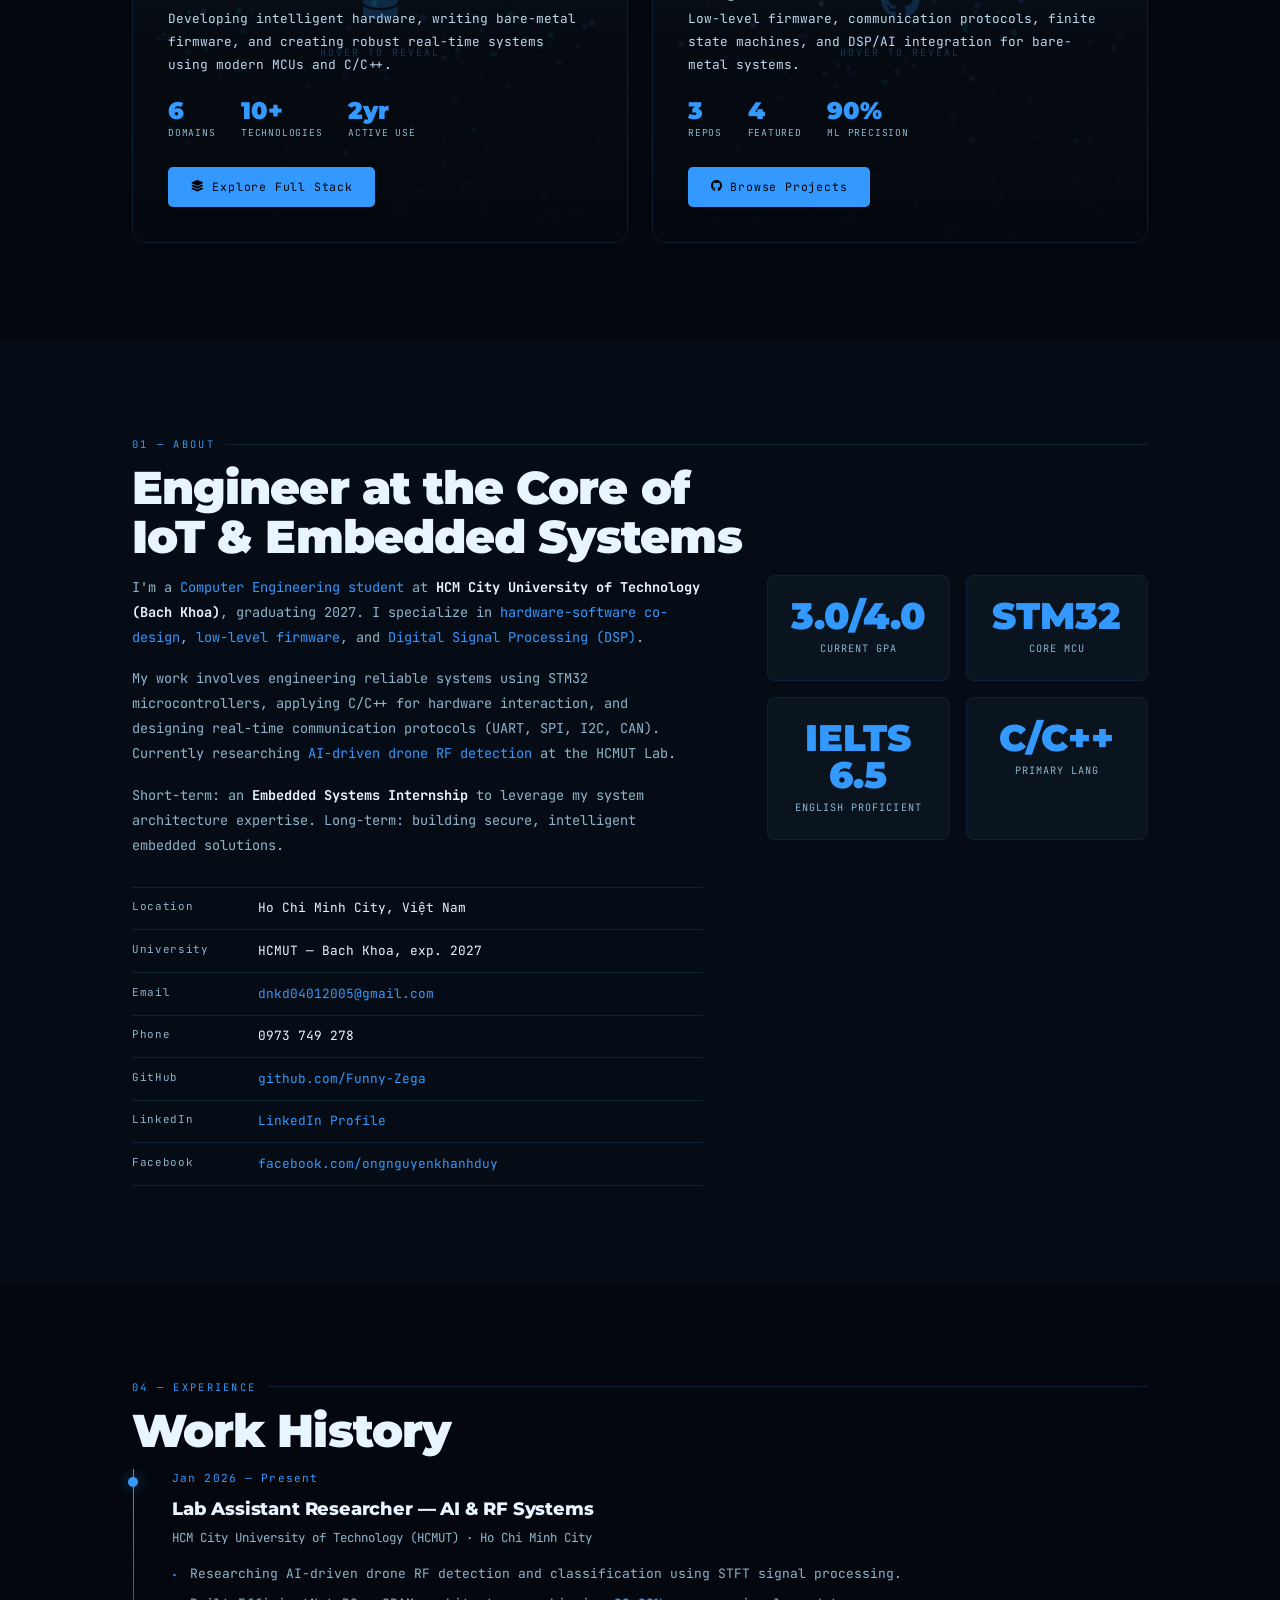
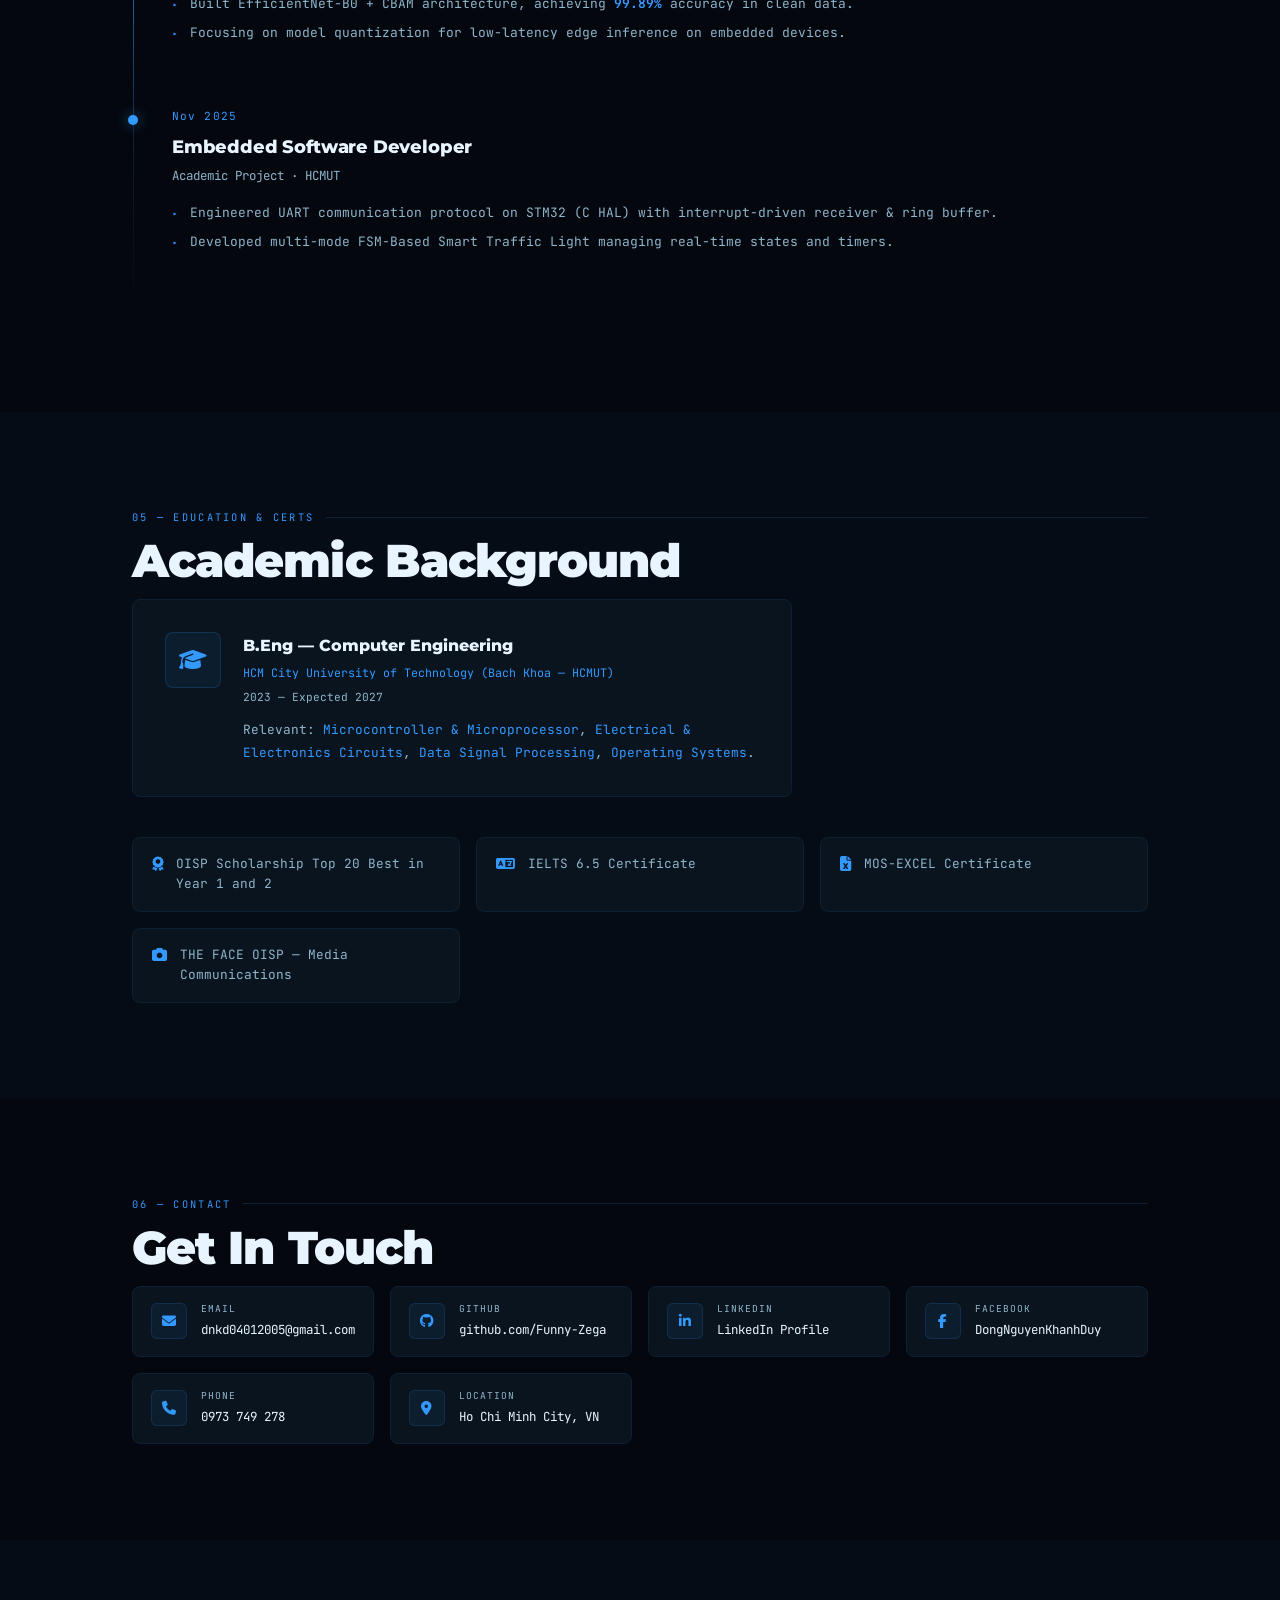
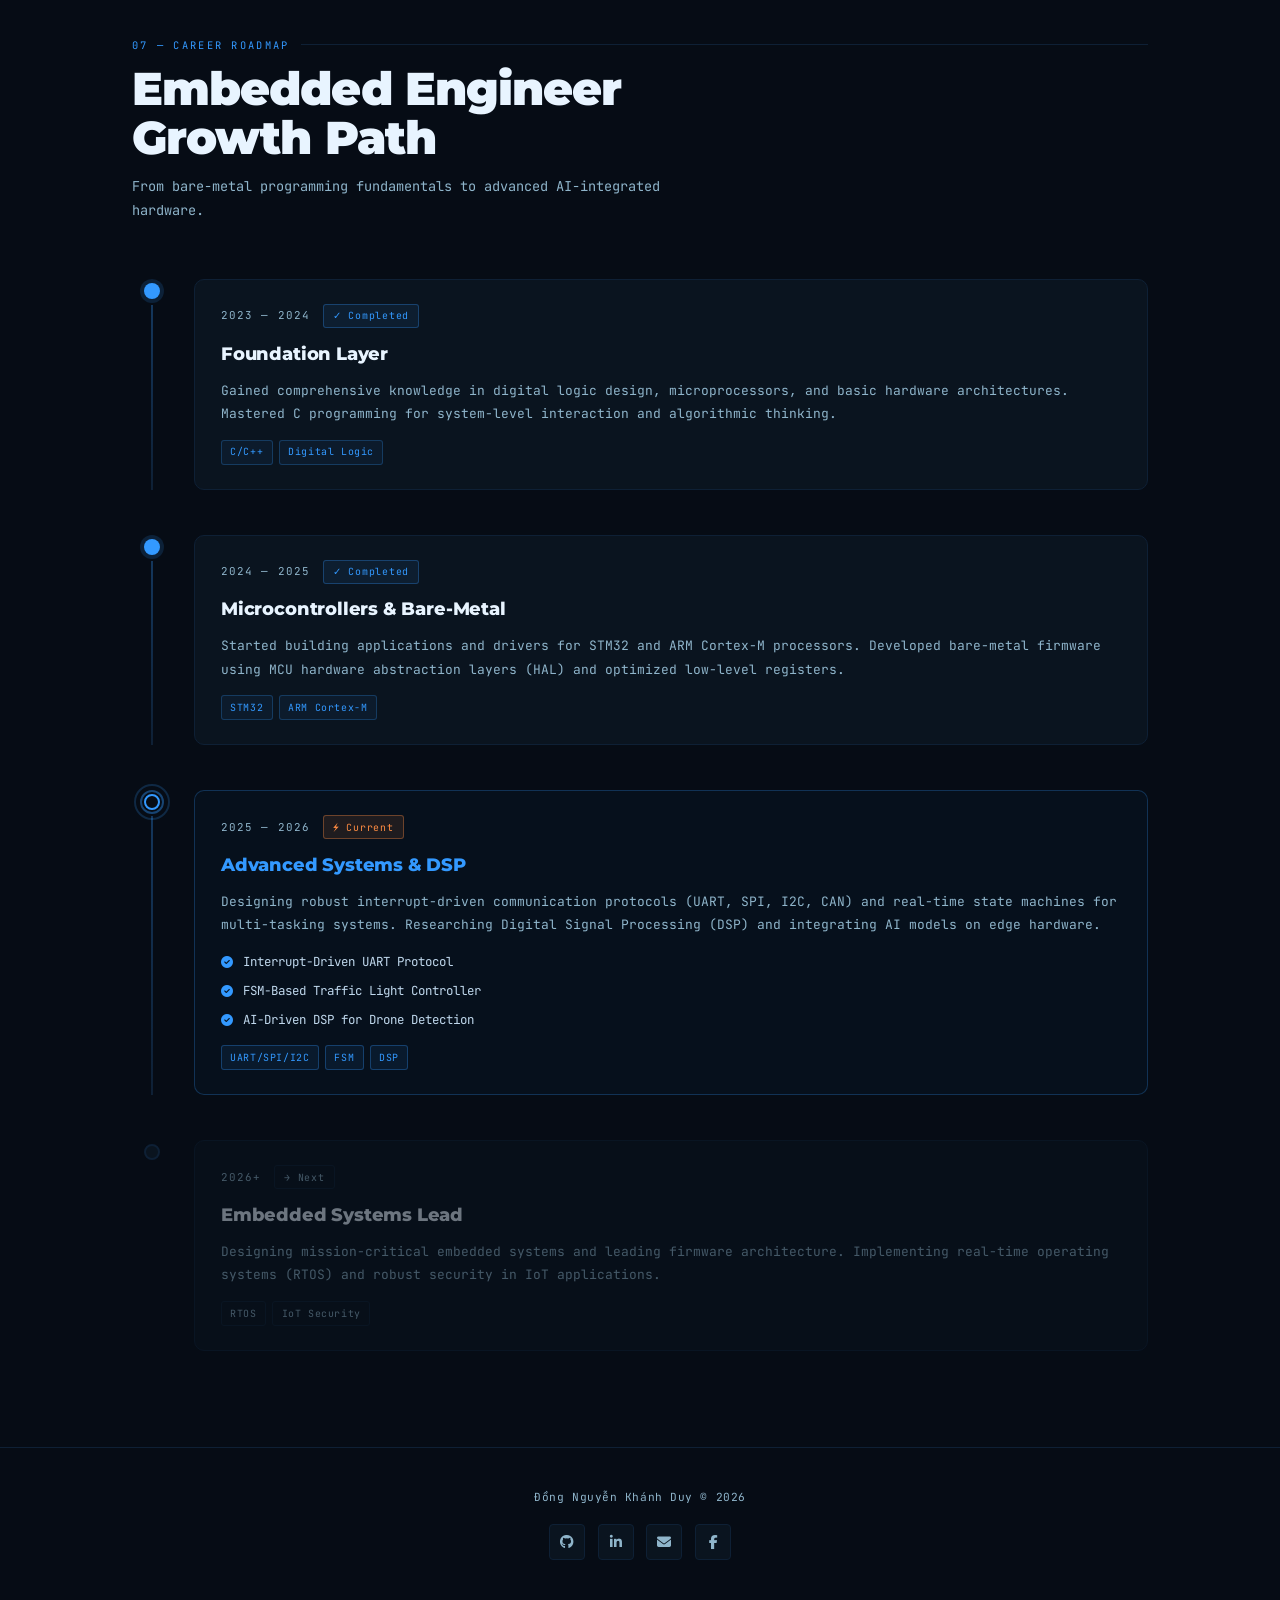
==== commit dfee90cb: "add index.html to root for GitHub Pages" ====
--- a/index.html
+++ b/index.html
@@ -3,44 +3,44 @@
 <head>
 <meta charset="utf-8"/>
 <meta name="viewport" content="width=device-width,initial-scale=1"/>
-<title>Đồng Nguyễn Khánh Duy — Portfolio</title>
+<title>Đồng Nguyễn Khánh Duy — Embedded Systems Engineer</title>
 <link rel="preconnect" href="https://fonts.googleapis.com"/>
 <link rel="preconnect" href="https://fonts.gstatic.com" crossorigin/>
-<link href="https://fonts.googleapis.com/css2?family=DM+Mono:ital,wght@0,300;0,400;0,500&family=Cabinet+Grotesk:wght@400;700;800;900&family=Instrument+Serif:ital@0;1&display=swap" rel="stylesheet"/>
+<link href="https://fonts.googleapis.com/css2?family=JetBrains+Mono:ital,wght@0,300;0,400;0,500;0,700&family=Montserrat:ital,wght@0,400;0,700;0,800;0,900&family=Instrument+Serif:ital@0;1&display=swap" rel="stylesheet"/>
 <link rel="stylesheet" href="https://cdnjs.cloudflare.com/ajax/libs/font-awesome/6.5.0/css/all.min.css"/>
 <style>
 *,*::before,*::after{box-sizing:border-box;margin:0;padding:0}
 html{scroll-behavior:smooth}
-:root{--bg:#020617;--bg2:#0f172a;--surf:#1e293b;--brd:#334155;--c1:#38bdf8;--c2:#60a5fa;--c3:#818cf8;--c4:#93c5fd;--txt:#94a3b8;--txt2:#cbd5e1;--head:#f8fafc;--mono:'DM Mono',monospace;--sans:'Cabinet Grotesk',sans-serif;--serif:'Instrument Serif',serif}
+:root{--bg:#04070d;--bg2:#060c15;--surf:#0a141f;--brd:#0e2035;--c1:#3399ff;--c2:#0055ff;--c3:#ff4a6e;--c4:#a259ff;--txt:#8fb5cb;--txt2:#c0d8ed;--head:#e8f4ff;--mono:'JetBrains Mono',monospace;--sans:'Montserrat',sans-serif;--serif:'Instrument Serif',serif}
 body{background:var(--bg);color:var(--txt);font-family:var(--mono);font-size:.875rem;line-height:1.75;overflow-x:hidden;cursor:none}
 a{color:var(--c1);text-decoration:none;transition:color .2s}a:hover{color:#fff}
 ::selection{background:var(--c1);color:#000}
 ::-webkit-scrollbar{width:3px}::-webkit-scrollbar-track{background:var(--bg)}::-webkit-scrollbar-thumb{background:var(--c1)}
 #cd,#cr{pointer-events:none;position:fixed;top:0;left:0;border-radius:50%;z-index:99999;opacity:0;transition:opacity .3s;will-change:transform}
 #cd{width:6px;height:6px;background:var(--c1);box-shadow:0 0 12px var(--c1)}
-#cr{width:44px;height:44px;border:1.5px solid rgba(56,189,248,.5);transition:width .15s,height .15s,border-color .15s,opacity .3s,background .15s}
-#cr.big{width:60px;height:60px;border-color:var(--c1);background:rgba(56,189,248,.04)}
-#nav{position:fixed;inset:0 0 auto;z-index:900;height:60px;display:flex;align-items:center;justify-content:space-between;padding:0 2.5rem;background:rgba(2,6,23,.88);backdrop-filter:blur(20px);border-bottom:1px solid var(--brd);transition:transform .4s}
+#cr{width:44px;height:44px;border:1.5px solid rgba(51,153,255,.5);transition:width .15s,height .15s,border-color .15s,opacity .3s,background .15s}
+#cr.big{width:60px;height:60px;border-color:var(--c1);background:rgba(51,153,255,.04)}
+#nav{position:fixed;inset:0 0 auto;z-index:900;height:60px;display:flex;align-items:center;justify-content:space-between;padding:0 2.5rem;background:rgba(4,7,13,.88);backdrop-filter:blur(20px);border-bottom:1px solid var(--brd);transition:transform .4s}
 #nav.up{transform:translateY(-100%)}
-.nlogo{font-family:var(--sans);font-size:1.1rem;font-weight:900;color:var(--c1);cursor:none;letter-spacing:1px}.nlogo em{font-style:normal;color:var(--txt)}
+.nlogo{font-family:var(--sans);font-size:.92rem;font-weight:900;color:var(--c1);cursor:none}.nlogo em{font-style:normal;color:var(--txt)}
 .nlinks{display:flex;gap:1.8rem;list-style:none}
 .nlinks a{font-size:.7rem;letter-spacing:.12em;text-transform:uppercase;color:var(--txt);position:relative;cursor:none}
 .nlinks a::after{content:'';position:absolute;bottom:-3px;left:0;width:0;height:1px;background:var(--c1);transition:width .25s}
 .nlinks a:hover{color:var(--head)}.nlinks a:hover::after{width:100%}
 .nback{display:inline-flex;align-items:center;gap:.5rem;font-size:.7rem;letter-spacing:.1em;text-transform:uppercase;color:var(--txt);border:1px solid var(--brd);padding:.38rem .9rem;border-radius:4px;transition:all .2s;cursor:none}
-.nback:hover{color:var(--c1);border-color:rgba(56,189,248,.4)}
+.nback:hover{color:var(--c1);border-color:rgba(51,153,255,.4)}
 .nbtn{font-family:var(--mono);font-size:.7rem;letter-spacing:.07em;color:#000;background:var(--c1);border:none;padding:.42rem 1rem;border-radius:4px;cursor:none;transition:all .2s}
-.nbtn:hover{background:#fff;box-shadow:0 0 18px rgba(56,189,248,.4)}
-.page{display:none;min-height:100vh}.page.active{display:block;animation:pgIn .4s ease both}
+.nbtn:hover{background:#fff;box-shadow:0 0 18px rgba(51,153,255,.4)}
+.page{display:none;min-height:100vh}.page.active{display:block;animation:pgIn .35s ease both}
 @keyframes pgIn{from{opacity:0;transform:translateY(12px)}to{opacity:1;transform:translateY(0)}}
 #hero{position:relative;height:100svh;min-height:700px;display:flex;align-items:center;justify-content:center;overflow:hidden}
 #agC{position:absolute;inset:0;width:100%;height:100%;pointer-events:none;z-index:1}
-.hgrid{position:absolute;inset:0;z-index:0;background-image:linear-gradient(rgba(56,189,248,.03) 1px,transparent 1px),linear-gradient(90deg,rgba(56,189,248,.03) 1px,transparent 1px);background-size:72px 72px}
-.hglow{position:absolute;inset:0;z-index:0;background:radial-gradient(ellipse 55% 55% at 50% 50%,rgba(56,189,248,.05) 0%,transparent 70%),radial-gradient(ellipse 35% 40% at 20% 30%,rgba(96,165,250,.07) 0%,transparent 60%),radial-gradient(ellipse 30% 35% at 80% 70%,rgba(129,140,248,.06) 0%,transparent 60%)}
+.hgrid{position:absolute;inset:0;z-index:0;background-image:linear-gradient(rgba(51,153,255,.03) 1px,transparent 1px),linear-gradient(90deg,rgba(51,153,255,.03) 1px,transparent 1px);background-size:72px 72px}
+.hglow{position:absolute;inset:0;z-index:0;background:radial-gradient(ellipse 55% 55% at 50% 50%,rgba(51,153,255,.05) 0%,transparent 70%),radial-gradient(ellipse 35% 40% at 20% 30%,rgba(41,121,255,.07) 0%,transparent 60%),radial-gradient(ellipse 30% 35% at 80% 70%,rgba(162,89,255,.06) 0%,transparent 60%)}
 .hb{position:relative;z-index:10;text-align:center;padding:0 1.5rem}
 .hsup{font-family:var(--mono);font-size:.68rem;color:var(--c1);letter-spacing:.28em;text-transform:uppercase;margin-bottom:1.4rem;display:flex;align-items:center;justify-content:center;gap:.8rem;opacity:0;animation:up .7s .1s both}
 .hsup::before,.hsup::after{content:'';width:36px;height:1px;background:var(--c1);opacity:.4}
-.hname{font-family:var(--sans);font-size:clamp(2.5rem,7vw,5.5rem);font-weight:900;color:var(--head);line-height:.95;letter-spacing:-.03em;margin-bottom:.6rem;opacity:0;animation:up .7s .25s both}
+.hname{font-family:var(--sans);font-size:clamp(1.6rem,4.5vw,4.2rem);font-weight:900;color:var(--head);line-height:.95;letter-spacing:-.03em;margin-bottom:.6rem;opacity:0;animation:up .7s .25s both;white-space:nowrap}
 .hname mark{background:none;color:transparent;-webkit-text-stroke:1.5px var(--c1)}
 .hrole{font-family:var(--serif);font-style:italic;font-size:clamp(1rem,2.5vw,1.35rem);color:var(--txt);margin-bottom:2.4rem;opacity:0;animation:up .7s .4s both;min-height:2rem}.hrole span{color:var(--txt2)}
 .blink{animation:blink .65s step-end infinite}
@@ -62,88 +62,175 @@
 @keyframes tickScroll{0%{transform:translateX(0)}100%{transform:translateX(-100%)}}
 .tick-item{display:flex;flex-direction:column;align-items:center;gap:.55rem;flex-shrink:0;transform:translateY(var(--ty,0px)) scale(var(--sc,1))}
 .tick-circle{width:72px;height:72px;border-radius:50%;background:var(--surf);border:1px solid var(--brd);display:flex;align-items:center;justify-content:center;font-size:24px;color:var(--txt);transition:border-color .3s,color .3s,box-shadow .3s,transform .3s;position:relative;overflow:hidden}
-.tick-circle::after{content:'';position:absolute;inset:0;border-radius:50%;background:radial-gradient(circle at 38% 38%,rgba(56,189,248,.14),transparent 55%);opacity:0;transition:opacity .3s}
-.tick-item:hover .tick-circle{border-color:rgba(56,189,248,.55);color:var(--c1);box-shadow:0 0 24px rgba(56,189,248,.18);transform:scale(1.08)}
+.tick-circle::after{content:'';position:absolute;inset:0;border-radius:50%;background:radial-gradient(circle at 38% 38%,rgba(51,153,255,.14),transparent 55%);opacity:0;transition:opacity .3s}
+.tick-item:hover .tick-circle{border-color:rgba(51,153,255,.55);color:var(--c1);box-shadow:0 0 24px rgba(51,153,255,.18);transform:scale(1.08)}
 .tick-item:hover .tick-circle::after{opacity:1}
 .tick-label{font-size:.58rem;letter-spacing:.1em;text-transform:uppercase;color:var(--txt);opacity:.55;transition:opacity .3s}
 .tick-item:hover .tick-label{opacity:1;color:var(--txt2)}
+#portal{padding:6rem 0;background:var(--bg)}
+.portal-wrap{max-width:1080px;margin:0 auto;padding:0 2rem}
+.portal-hd{text-align:center;margin-bottom:4rem}
+.portal-title{font-family:var(--sans);font-size:clamp(1.9rem,4vw,2.9rem);font-weight:900;color:var(--head);letter-spacing:-.02em;margin-bottom:.6rem}
+.portal-sub{color:var(--txt);font-size:.85rem;max-width:440px;margin:0 auto}
+.portal-cards{display:grid;grid-template-columns:1fr 1fr;gap:1.5rem}
+.pcard{position:relative;border-radius:14px;overflow:hidden;min-height:460px;display:flex;flex-direction:column;background:var(--surf);border:1px solid var(--brd);cursor:none;transition:border-color .3s,box-shadow .35s}
+.pcard:hover{border-color:rgba(51,153,255,.35);box-shadow:0 28px 90px rgba(51,153,255,.09)}
+.pcard::before{content:'';position:absolute;top:0;left:0;right:0;height:2px;background:linear-gradient(90deg,var(--c1),var(--c2));transform:scaleX(0);transform-origin:left;transition:transform .5s;z-index:4}
+.pcard:hover::before{transform:scaleX(1)}
+.pcard-canvas{position:absolute;inset:0;width:100%;height:100%;border-radius:14px;pointer-events:none;z-index:1}
+.pcard-hint{position:absolute;inset:0;z-index:5;display:flex;flex-direction:column;align-items:center;justify-content:center;gap:.6rem;pointer-events:none;transition:opacity .4s}
+.pcard-hint-ico{font-size:2.5rem;color:rgba(51,153,255,.2)}.pcard-hint-txt{font-size:.62rem;letter-spacing:.2em;text-transform:uppercase;color:rgba(51,153,255,.3)}
+.pcard:hover .pcard-hint{opacity:0}
+.pcard-body{position:relative;z-index:3;padding:2.2rem;margin-top:auto;background:linear-gradient(to top,rgba(4,7,13,.95) 0%,rgba(4,7,13,.75) 55%,transparent 100%)}
+.pcard-tag{font-size:.62rem;letter-spacing:.2em;text-transform:uppercase;color:var(--c1);margin-bottom:.5rem}
+.pcard-title{font-family:var(--sans);font-size:1.45rem;font-weight:900;color:var(--head);letter-spacing:-.02em;margin-bottom:.5rem;line-height:1.05}
+.pcard-desc{font-size:.8rem;color:var(--txt2);line-height:1.78;margin-bottom:1.4rem}
+.pcard-nums{display:flex;gap:1.6rem;margin-bottom:1.6rem}
+.pcard-num{display:flex;flex-direction:column}
+.pcard-n{font-family:var(--sans);font-size:1.5rem;font-weight:900;color:var(--c1);line-height:1}
+.pcard-nl{font-size:.6rem;letter-spacing:.08em;text-transform:uppercase;color:var(--txt);margin-top:.15rem}
+.pcard-cta{display:inline-flex;align-items:center;gap:.5rem;padding:.6rem 1.4rem;border-radius:5px;font-family:var(--mono);font-size:.72rem;letter-spacing:.07em;color:#000;background:var(--c1);border:none;cursor:none;transition:all .22s}
+.pcard-cta:hover{background:#fff;box-shadow:0 0 24px rgba(51,153,255,.45);color:#000}
 #about-s{padding:6rem 0;background:var(--bg2)}
-.abg{display:grid;grid-template-columns:3fr 2fr;gap:4rem;align-items:center}
-.about-avatar{width:100%;max-width:320px;border-radius:12px;border:2px solid var(--brd);box-shadow:0 20px 50px rgba(56,189,248,.05);transition:transform .4s;object-fit:cover}
-.about-avatar:hover{transform:scale(1.02);border-color:var(--c1);box-shadow:0 20px 50px rgba(56,189,248,.15)}
+.abg{display:grid;grid-template-columns:3fr 2fr;gap:4rem;align-items:start}
 .abt p{margin-bottom:1rem;line-height:1.85;font-size:.85rem}.abt p b{color:var(--head)}.abt p em{color:var(--c1);font-style:normal}
 .abl{list-style:none;margin-top:1.8rem;border-top:1px solid var(--brd)}.abl li{display:flex;gap:1rem;padding:.6rem 0;border-bottom:1px solid var(--brd);font-size:.8rem}
-.abl .k{color:var(--txt);min-width:110px;font-size:.68rem;letter-spacing:.06em}.abl .v{color:var(--head)}.abl .v a{color:var(--c1)}.abl .v a:hover{color:#fff}
-.stats{display:grid;grid-template-columns:1fr 1fr;gap:1.5rem;margin-top:2rem}
+.abl .k{color:var(--txt);min-width:110px;font-size:.68rem;letter-spacing:.06em}.abl .v{color:var(--head)}
+.stats{display:grid;grid-template-columns:1fr 1fr;gap:1rem}
 .sc{background:var(--surf);border:1px solid var(--brd);border-radius:8px;padding:1.4rem;text-align:center;position:relative;overflow:hidden;transition:border-color .25s,transform .25s}
-.sc:hover{border-color:rgba(56,189,248,.4);transform:translateY(-3px)}
-.sc::before{content:'';position:absolute;inset:0;background:linear-gradient(135deg,rgba(56,189,248,.12),transparent 55%);opacity:0;transition:opacity .25s}.sc:hover::before{opacity:1}
+.sc:hover{border-color:rgba(51,153,255,.4);transform:translateY(-3px)}
+.sc::before{content:'';position:absolute;inset:0;background:linear-gradient(135deg,rgba(51,153,255,.12),transparent 55%);opacity:0;transition:opacity .25s}.sc:hover::before{opacity:1}
 .snum{font-family:var(--sans);font-size:2.3rem;font-weight:900;color:var(--c1);line-height:1;margin-bottom:.3rem}.slbl{font-size:.64rem;letter-spacing:.1em;text-transform:uppercase;color:var(--txt)}
 #exp-s{padding:6rem 0;background:var(--bg)}
 .tl{position:relative;padding-left:2.5rem}.tl::before{content:'';position:absolute;left:.5px;top:0;bottom:0;width:1px;background:linear-gradient(to bottom,var(--c1),var(--brd) 60%,transparent)}
-.ti{position:relative;padding-bottom:3.5rem}.ti::before{content:'';position:absolute;left:-2.5rem;top:8px;width:10px;height:10px;border-radius:50%;background:var(--c1);box-shadow:0 0 14px rgba(56,189,248,.6);transform:translateX(calc(-50% + 1px))}
+.ti{position:relative;padding-bottom:3.5rem}.ti::before{content:'';position:absolute;left:-2.5rem;top:8px;width:10px;height:10px;border-radius:50%;background:var(--c1);box-shadow:0 0 14px rgba(51,153,255,.6);transform:translateX(calc(-50% + 1px))}
 .tdate{font-size:.7rem;color:var(--c1);letter-spacing:.1em;margin-bottom:.35rem}.trole{font-family:var(--sans);font-size:1.1rem;font-weight:800;color:var(--head);margin-bottom:.15rem;letter-spacing:-.01em}
 .tco{font-size:.78rem;color:var(--txt);margin-bottom:.9rem}.tlist{list-style:none}.tlist li{position:relative;padding-left:1.1rem;margin-bottom:.45rem;font-size:.81rem;line-height:1.7}.tlist li::before{content:'▸';position:absolute;left:0;color:var(--c1);font-size:.63rem;top:4px}
 #edu-s{padding:6rem 0;background:var(--bg2)}
-.ecard{background:var(--surf);border:1px solid var(--brd);border-radius:8px;padding:2rem;display:grid;grid-template-columns:56px 1fr;gap:1.4rem;align-items:start;max-width:660px;transition:border-color .25s;margin-bottom:2.5rem}.ecard:hover{border-color:rgba(56,189,248,.3)}
-.eico{width:56px;height:56px;background:rgba(56,189,248,.07);border:1px solid rgba(56,189,248,.18);border-radius:8px;display:flex;align-items:center;justify-content:center;color:var(--c1);font-size:22px}
+.ecard{background:var(--surf);border:1px solid var(--brd);border-radius:8px;padding:2rem;display:grid;grid-template-columns:56px 1fr;gap:1.4rem;align-items:start;max-width:660px;transition:border-color .25s;margin-bottom:2.5rem}.ecard:hover{border-color:rgba(51,153,255,.3)}
+.eico{width:56px;height:56px;background:rgba(51,153,255,.07);border:1px solid rgba(51,153,255,.18);border-radius:8px;display:flex;align-items:center;justify-content:center;color:var(--c1);font-size:22px}
 .edeg{font-family:var(--sans);font-size:1rem;font-weight:800;color:var(--head);margin-bottom:.2rem}.esch{color:var(--c1);font-size:.73rem;margin-bottom:.3rem}.eyr{color:var(--txt);font-size:.7rem;margin-bottom:.7rem}.ecrs{font-size:.8rem;line-height:1.75}.ecrs em{color:var(--c1);font-style:normal}
 .cgrid{display:grid;grid-template-columns:repeat(auto-fill,minmax(250px,1fr));gap:1rem}
-.cert{display:flex;gap:.8rem;align-items:flex-start;background:var(--surf);border:1px solid var(--brd);border-radius:8px;padding:1rem 1.2rem;transition:border-color .2s}.cert:hover{border-color:rgba(56,189,248,.25)}.cert i{color:var(--c1);font-size:15px;margin-top:2px;flex-shrink:0}.cert span{font-size:.8rem;line-height:1.6}
-#projects-s{padding:6rem 0;background:var(--bg)}
-.pgrid{display:grid;grid-template-columns:repeat(auto-fill,minmax(320px,1fr));gap:1.2rem}
-.pc{background:var(--surf);border:1px solid var(--brd);border-radius:10px;padding:1.8rem;display:flex;flex-direction:column;position:relative;overflow:hidden;transition:border-color .25s,transform .25s,box-shadow .25s}
-.pc:hover{border-color:rgba(56,189,248,.3);transform:translateY(-5px);box-shadow:0 20px 60px rgba(56,189,248,.06)}
-.pc::after{content:'';position:absolute;top:0;left:0;right:0;height:2px;background:linear-gradient(90deg,var(--c1),var(--c2));transform:scaleX(0);transform-origin:left;transition:transform .35s}.pc:hover::after{transform:scaleX(1)}
-.pc.feat{border-color:rgba(56,189,248,.22)}.feat-badge{position:absolute;top:1.2rem;right:1.2rem;font-size:.58rem;letter-spacing:.1em;color:var(--c1);background:rgba(56,189,248,.1);border:1px solid rgba(56,189,248,.2);padding:.12rem .45rem;border-radius:3px}
-.pt{display:flex;justify-content:space-between;align-items:flex-start;margin-bottom:1rem}
-.pico{width:44px;height:44px;border-radius:8px;background:rgba(56,189,248,.07);border:1px solid rgba(56,189,248,.14);display:flex;align-items:center;justify-content:center;color:var(--c1);font-size:18px}
-.plnk{width:30px;height:30px;background:rgba(255,255,255,.04);border:1px solid var(--brd);border-radius:4px;display:flex;align-items:center;justify-content:center;color:var(--txt);font-size:12px;transition:all .2s}.plnk:hover{color:var(--c1);border-color:rgba(56,189,248,.4)}
-.pname{font-family:var(--sans);font-size:1rem;font-weight:800;color:var(--head);margin-bottom:.25rem;letter-spacing:-.01em}
-.pmeta{display:flex;gap:.8rem;align-items:center;margin-bottom:.7rem;flex-wrap:wrap}
-.pdate{font-size:.62rem;color:var(--txt);letter-spacing:.04em}
-.pdesc{font-size:.81rem;color:var(--txt);line-height:1.78;flex:1;margin-bottom:1rem}
-.phigh{list-style:none;margin-bottom:1rem}.phigh li{position:relative;padding-left:1rem;font-size:.78rem;color:var(--txt2);line-height:1.7;margin-bottom:.3rem}.phigh li::before{content:'▸';position:absolute;left:0;color:var(--c1);font-size:.6rem;top:4px}
-.ptags{display:flex;flex-wrap:wrap;gap:.35rem;margin-top:auto}
-.ptag{font-size:.62rem;padding:.15rem .48rem;border-radius:3px;background:rgba(96,165,250,.08);border:1px solid rgba(96,165,250,.18);color:#60a5fa}
-.ptag.hi{background:rgba(56,189,248,.08);border-color:rgba(56,189,248,.22);color:var(--c1)}.ptag.lg{background:rgba(129,140,248,.08);border-color:rgba(129,140,248,.2);color:#818cf8}
-#contact-s{padding:6rem 0;background:var(--bg2)}
+.cert{display:flex;gap:.8rem;align-items:flex-start;background:var(--surf);border:1px solid var(--brd);border-radius:8px;padding:1rem 1.2rem;transition:border-color .2s}.cert:hover{border-color:rgba(51,153,255,.25)}.cert i{color:var(--c1);font-size:15px;margin-top:2px;flex-shrink:0}.cert span{font-size:.8rem;line-height:1.6}
+#contact-s{padding:6rem 0;background:var(--bg)}
 .ctg{display:grid;grid-template-columns:1fr 1fr;gap:4rem}.cti p{line-height:1.85;margin-bottom:1.8rem;font-size:.84rem}
 .ctl{list-style:none}.ctl li{display:flex;align-items:center;gap:.9rem;padding:.8rem 0;border-bottom:1px solid var(--brd)}.ctl li:last-child{border:none}
-.ctlico{width:38px;height:38px;flex-shrink:0;background:rgba(56,189,248,.07);border:1px solid rgba(56,189,248,.15);border-radius:6px;display:flex;align-items:center;justify-content:center;color:var(--c1);font-size:14px}
+.ctlico{width:38px;height:38px;flex-shrink:0;background:rgba(51,153,255,.07);border:1px solid rgba(51,153,255,.15);border-radius:6px;display:flex;align-items:center;justify-content:center;color:var(--c1);font-size:14px}
 .ctllbl{font-size:.63rem;letter-spacing:.1em;text-transform:uppercase;color:var(--txt);display:block;margin-bottom:.1rem}.ctlval{font-size:.83rem;color:var(--head)}.ctlval a{color:var(--txt2)}.ctlval a:hover{color:var(--c1)}
 .cform{display:flex;flex-direction:column;gap:.9rem}.frow{display:grid;grid-template-columns:1fr 1fr;gap:.9rem}
 .ff{display:flex;flex-direction:column;gap:.35rem}.ff label{font-size:.63rem;letter-spacing:.1em;text-transform:uppercase;color:var(--txt)}
 .ff input,.ff textarea{background:var(--surf);border:1px solid var(--brd);border-radius:5px;color:var(--head);font-family:var(--mono);font-size:.81rem;padding:.65rem .9rem;outline:none;resize:none;transition:border-color .2s;cursor:none}
-.ff input:focus,.ff textarea:focus{border-color:rgba(56,189,248,.4)}.ff textarea{height:120px}
+.ff input:focus,.ff textarea:focus{border-color:rgba(51,153,255,.4)}.ff textarea{height:120px}
+#fok{font-size:.75rem;color:var(--c1);display:none;font-family:var(--mono);letter-spacing:.06em}
+.sub-hero{padding:120px 0 70px;background:var(--bg2);border-bottom:1px solid var(--brd);position:relative;overflow:hidden}
+.sub-hero::before{content:'';position:absolute;inset:0;background:radial-gradient(ellipse 60% 60% at 50% 0%,rgba(51,153,255,.06) 0%,transparent 70%)}
+.sub-hero.proj::before{background:radial-gradient(ellipse 60% 60% at 50% 0%,rgba(41,121,255,.07) 0%,transparent 70%)}
+.sub-inner{max-width:1080px;margin:0 auto;padding:0 2rem;position:relative;z-index:1}
+.sub-tag{font-size:.65rem;letter-spacing:.22em;text-transform:uppercase;color:var(--c1);margin-bottom:.8rem;display:flex;align-items:center;gap:.7rem}
+.sub-tag::after{content:'';flex:1;max-width:80px;height:1px;background:var(--c1);opacity:.4}
+.sub-tag.proj{color:var(--c2)}.sub-tag.proj::after{background:var(--c2)}
+.sub-title{font-family:var(--sans);font-size:clamp(2.5rem,6vw,5rem);font-weight:900;color:var(--head);letter-spacing:-.03em;line-height:.95;margin-bottom:1rem}
+.sub-title mark{background:none;color:transparent;-webkit-text-stroke:1.5px var(--c1)}
+.sub-title.proj mark{-webkit-text-stroke:1.5px var(--c2)}
+.sub-desc{color:var(--txt2);max-width:560px;font-size:.92rem;line-height:1.85;margin-bottom:2rem}
+.sub-stats{display:flex;gap:2.5rem;flex-wrap:wrap}
+.sst-n{font-family:var(--sans);font-size:2rem;font-weight:900;color:var(--c1);line-height:1}.sst-l{font-size:.62rem;letter-spacing:.1em;text-transform:uppercase;color:var(--txt);margin-top:.2rem}
+.sub-stats.proj .sst-n{color:var(--c2)}
+.domain{padding:5rem 0;border-bottom:1px solid var(--brd)}.domain:last-child{border:none}
+.domain:nth-child(odd){background:var(--bg)}.domain:nth-child(even){background:var(--bg2)}
+.domain-inner{max-width:1080px;margin:0 auto;padding:0 2rem}
+.domain-grid{display:grid;grid-template-columns:1fr 2fr;gap:4rem;align-items:start}
+.domain-ico{width:56px;height:56px;background:rgba(51,153,255,.07);border:1px solid rgba(51,153,255,.18);border-radius:10px;display:flex;align-items:center;justify-content:center;color:var(--c1);font-size:22px;margin-bottom:1.2rem}
+.domain-num{font-size:.65rem;letter-spacing:.2em;text-transform:uppercase;color:var(--c1);margin-bottom:.4rem}
+.domain-name{font-family:var(--sans);font-size:1.6rem;font-weight:900;color:var(--head);letter-spacing:-.02em;margin-bottom:.8rem}
+.domain-blurb{font-size:.82rem;line-height:1.85;color:var(--txt);margin-bottom:1rem}
+.tech-grid{display:grid;grid-template-columns:repeat(auto-fill,minmax(200px,1fr));gap:.9rem}
+.tcard{background:var(--surf);border:1px solid var(--brd);border-radius:8px;padding:1.2rem;transition:border-color .25s,transform .2s,box-shadow .25s;position:relative;overflow:hidden}
+.tcard:hover{border-color:rgba(51,153,255,.4);transform:translateY(-3px);box-shadow:0 12px 40px rgba(51,153,255,.06)}
+.tcard::before{content:'';position:absolute;inset:0;background:linear-gradient(135deg,rgba(51,153,255,.08),transparent 60%);opacity:0;transition:opacity .25s}.tcard:hover::before{opacity:1}
+.tcard-name{font-family:var(--sans);font-size:.88rem;font-weight:800;color:var(--head);margin-bottom:.3rem}.tcard-desc{font-size:.73rem;color:var(--txt);line-height:1.65}
+.prof-wrap{display:flex;align-items:center;gap:.7rem;margin-top:.7rem}.prof-bar{flex:1;height:3px;background:rgba(255,255,255,.06);border-radius:2px;overflow:hidden}
+.prof-fill{height:100%;border-radius:2px;background:linear-gradient(90deg,var(--c1),var(--c2));transition:width 1.2s ease}.prof-label{font-size:.6rem;color:var(--txt);min-width:28px;text-align:right}
+.tcard-badge{display:inline-block;margin-top:.6rem;font-size:.6rem;letter-spacing:.08em;text-transform:uppercase;padding:.15rem .5rem;border-radius:3px;border:1px solid;color:var(--c1);border-color:rgba(51,153,255,.3)}
+.filters{display:flex;gap:.6rem;flex-wrap:wrap;margin-top:2rem}
+.ftab{font-family:var(--mono);font-size:.68rem;letter-spacing:.1em;text-transform:uppercase;padding:.38rem .9rem;border-radius:4px;border:1px solid var(--brd);color:var(--txt);cursor:none;transition:all .2s;background:transparent}
+.ftab:hover,.ftab.active{color:var(--c1);border-color:rgba(51,153,255,.4);background:rgba(51,153,255,.06)}
+.cat-section{padding:4rem 0;border-bottom:1px solid var(--brd)}.cat-section:last-child{border:none}
+.cat-section:nth-child(odd){background:var(--bg)}.cat-section:nth-child(even){background:var(--bg2)}
+.cat-inner{max-width:1080px;margin:0 auto;padding:0 2rem}
+.cat-head{display:flex;align-items:center;gap:1rem;margin-bottom:2.5rem}
+.cat-ico{width:44px;height:44px;border-radius:8px;display:flex;align-items:center;justify-content:center;font-size:18px}
+.cat-label{font-size:.62rem;letter-spacing:.2em;text-transform:uppercase;color:var(--txt);display:block;margin-bottom:.2rem}
+.cat-title{font-family:var(--sans);font-size:1.2rem;font-weight:800;color:var(--head);letter-spacing:-.01em}
+.pgrid{display:grid;grid-template-columns:repeat(auto-fill,minmax(320px,1fr));gap:1.2rem}
+.pc{background:var(--surf);border:1px solid var(--brd);border-radius:10px;padding:1.8rem;display:flex;flex-direction:column;position:relative;overflow:hidden;transition:border-color .25s,transform .25s,box-shadow .25s}
+.pc:hover{border-color:rgba(51,153,255,.3);transform:translateY(-5px);box-shadow:0 20px 60px rgba(51,153,255,.06)}
+.pc::after{content:'';position:absolute;top:0;left:0;right:0;height:2px;background:linear-gradient(90deg,var(--c1),var(--c2));transform:scaleX(0);transform-origin:left;transition:transform .35s}.pc:hover::after{transform:scaleX(1)}
+.pc.feat{border-color:rgba(51,153,255,.22)}.feat-badge{position:absolute;top:1.2rem;right:1.2rem;font-size:.58rem;letter-spacing:.1em;color:var(--c1);background:rgba(51,153,255,.1);border:1px solid rgba(51,153,255,.2);padding:.12rem .45rem;border-radius:3px}
+.pt{display:flex;justify-content:space-between;align-items:flex-start;margin-bottom:1rem}
+.pico{width:44px;height:44px;border-radius:8px;background:rgba(51,153,255,.07);border:1px solid rgba(51,153,255,.14);display:flex;align-items:center;justify-content:center;color:var(--c1);font-size:18px}
+.plnk{width:30px;height:30px;background:rgba(255,255,255,.04);border:1px solid var(--brd);border-radius:4px;display:flex;align-items:center;justify-content:center;color:var(--txt);font-size:12px;transition:all .2s}.plnk:hover{color:var(--c1);border-color:rgba(51,153,255,.4)}
+.pname{font-family:var(--sans);font-size:1rem;font-weight:800;color:var(--head);margin-bottom:.25rem;letter-spacing:-.01em}
+.pmeta{display:flex;gap:.8rem;align-items:center;margin-bottom:.7rem;flex-wrap:wrap}
+.pdate{font-size:.62rem;color:var(--txt);letter-spacing:.04em}.prole{font-size:.62rem;padding:.1rem .4rem;border-radius:3px;background:rgba(51,153,255,.08);border:1px solid rgba(51,153,255,.2);color:var(--c1)}
+.pdesc{font-size:.81rem;color:var(--txt);line-height:1.78;flex:1;margin-bottom:1rem}
+.phigh{list-style:none;margin-bottom:1rem}.phigh li{position:relative;padding-left:1rem;font-size:.78rem;color:var(--txt2);line-height:1.7;margin-bottom:.3rem}.phigh li::before{content:'▸';position:absolute;left:0;color:var(--c1);font-size:.6rem;top:4px}
+.ptags{display:flex;flex-wrap:wrap;gap:.35rem;margin-top:auto}
+.ptag{font-size:.62rem;padding:.15rem .48rem;border-radius:3px;background:rgba(41,121,255,.08);border:1px solid rgba(41,121,255,.18);color:#6aafff}
+.ptag.hi{background:rgba(51,153,255,.08);border-color:rgba(51,153,255,.22);color:var(--c1)}.ptag.lg{background:rgba(162,89,255,.08);border-color:rgba(162,89,255,.2);color:#c49fff}.ptag.re{background:rgba(255,74,110,.08);border-color:rgba(255,74,110,.2);color:#ff8fa8}
 .wrap{max-width:1080px;margin:0 auto;padding:0 2rem}
 .btn{display:inline-flex;align-items:center;gap:.45rem;padding:.65rem 1.5rem;border-radius:5px;font-family:var(--mono);font-size:.72rem;letter-spacing:.07em;cursor:none;transition:all .22s}
-.btnp{background:var(--c1);color:#000;border:none}.btnp:hover{background:#fff;box-shadow:0 0 28px rgba(56,189,248,.5);color:#000}
-.btno{background:transparent;color:var(--c1);border:1px solid rgba(56,189,248,.35)}.btno:hover{border-color:var(--c1);background:rgba(56,189,248,.06)}
+.btnp{background:var(--c1);color:#000;border:none}.btnp:hover{background:#fff;box-shadow:0 0 28px rgba(51,153,255,.5);color:#000}
+.btno{background:transparent;color:var(--c1);border:1px solid rgba(51,153,255,.35)}.btno:hover{border-color:var(--c1);background:rgba(51,153,255,.06)}
 .stag{font-family:var(--mono);font-size:.65rem;color:var(--c1);letter-spacing:.22em;text-transform:uppercase;margin-bottom:.7rem;display:flex;align-items:center;gap:.7rem}
 .stag::after{content:'';flex:1;height:1px;background:var(--brd)}
 .stitle{font-family:var(--sans);font-size:clamp(1.9rem,4vw,2.9rem);font-weight:900;color:var(--head);letter-spacing:-.02em;margin-bottom:.8rem;line-height:1.05}
 .ssub{color:var(--txt);max-width:540px;margin-bottom:3rem;font-size:.85rem}
 .rv{opacity:0;transform:translateY(28px);transition:opacity .65s,transform .65s}.rv.on{opacity:1;transform:none}
-footer{background:var(--bg);border-top:1px solid var(--brd);padding:2.5rem;text-align:center}
+footer{background:var(--bg2);border-top:1px solid var(--brd);padding:2.5rem;text-align:center}
 .ftc{font-size:.7rem;color:var(--txt);margin-bottom:1rem;letter-spacing:.05em}
 .fts{display:flex;gap:.8rem;justify-content:center}
-.fta{width:36px;height:36px;border-radius:4px;background:var(--surf);border:1px solid var(--brd);display:flex;align-items:center;justify-content:center;color:var(--txt);font-size:14px;transition:all .2s}.fta:hover{color:var(--c1);border-color:rgba(56,189,248,.35)}
+.fta{width:36px;height:36px;border-radius:4px;background:var(--surf);border:1px solid var(--brd);display:flex;align-items:center;justify-content:center;color:var(--txt);font-size:14px;transition:all .2s}.fta:hover{color:var(--c1);border-color:rgba(51,153,255,.35)}
 body::after{content:'';position:fixed;inset:0;pointer-events:none;z-index:9998;opacity:.018;background-image:url("data:image/svg+xml,%3Csvg viewBox='0 0 512 512' xmlns='http://www.w3.org/2000/svg'%3E%3Cfilter id='n'%3E%3CfeTurbulence type='fractalNoise' baseFrequency='.9' numOctaves='4' stitchTiles='stitch'/%3E%3C/filter%3E%3Crect width='100%25' height='100%25' filter='url(%23n)'/%3E%3C/svg%3E")}
-@media(max-width:768px){#nav{padding:0 1rem}.nlinks{display:none}.abg,.ctg{grid-template-columns:1fr;gap:2rem}.frow{grid-template-columns:1fr}body{cursor:auto}#cd,#cr{display:none}}
+@media(max-width:768px){#nav{padding:0 1rem}.nlinks{display:none}.abg,.ctg,.domain-grid{grid-template-columns:1fr;gap:2rem}.frow,.portal-cards{grid-template-columns:1fr}body{cursor:auto}#cd,#cr{display:none}}
+
+/* CONTACT LINKS */
+.clink{display:flex;align-items:center;gap:.9rem;background:var(--surf);border:1px solid var(--brd);border-radius:8px;padding:.9rem 1.1rem;transition:border-color .2s,transform .2s;color:inherit;text-decoration:none}
+.clink:hover{border-color:rgba(51,153,255,.35);transform:translateY(-2px);color:inherit}
+.clico{width:36px;height:36px;flex-shrink:0;background:rgba(51,153,255,.07);border:1px solid rgba(51,153,255,.15);border-radius:6px;display:flex;align-items:center;justify-content:center;color:var(--c1);font-size:14px}
+.cllbl{font-size:.6rem;letter-spacing:.1em;text-transform:uppercase;color:var(--txt);display:block;margin-bottom:.1rem}
+.clval{font-size:.78rem;color:var(--head)}
+/* ROADMAP */
+.rdm{display:flex;flex-direction:column}
+.rdm-phase{display:grid;grid-template-columns:40px 1fr;gap:0 1.4rem;padding-bottom:2.8rem}
+.rdm-left{display:flex;flex-direction:column;align-items:center;padding-top:4px}
+.rdm-dot{width:16px;height:16px;border-radius:50%;flex-shrink:0;position:relative;z-index:1}
+.rdm-line{width:2px;flex:1;background:linear-gradient(to bottom,rgba(51,153,255,.3),var(--brd));margin-top:6px;min-height:40px}
+.rdm-content{background:var(--surf);border:1px solid var(--brd);border-radius:10px;padding:1.5rem 1.6rem;transition:border-color .3s}
+.rdm-meta{display:flex;align-items:center;gap:.8rem;margin-bottom:.6rem;flex-wrap:wrap}
+.rdm-period{font-size:.68rem;letter-spacing:.1em;text-transform:uppercase;color:var(--txt)}
+.rdm-badge{font-size:.62rem;letter-spacing:.08em;padding:.15rem .55rem;border-radius:3px;border:1px solid}
+.rdm-title{font-family:var(--sans);font-size:1.15rem;font-weight:800;color:var(--head);letter-spacing:-.01em;margin-bottom:.55rem}
+.rdm-desc{font-size:.81rem;color:var(--txt);line-height:1.8;margin-bottom:.9rem}
+.rdm-skills{display:flex;flex-wrap:wrap;gap:.4rem}
+.rsk{font-size:.62rem;letter-spacing:.06em;padding:.18rem .52rem;border-radius:3px;border:1px solid}
+@keyframes ripple{0%{transform:scale(1);opacity:.5}100%{transform:scale(2.2);opacity:0}}
+@media(max-width:768px){.rdm-phase{grid-template-columns:28px 1fr;gap:0 .9rem}}
 </style>
 </head>
 <body>
 <div id="cd"></div><div id="cr"></div>
 <nav id="nav">
-  <div class="nlogo" onclick="scrollToId('hero')">KD<em>.</em></div>
+  <div class="nlogo" onclick="goPage('home')">dnkd<em>.intern</em></div>
   <ul class="nlinks" id="navHome">
     <li><a href="javascript:void(0)" onclick="scrollToId('about-s')">About</a></li>
-    <li><a href="javascript:void(0)" onclick="scrollToId('exp-s')">Experience</a></li>
-    <li><a href="javascript:void(0)" onclick="scrollToId('edu-s')">Edu & Skills</a></li>
-    <li><a href="javascript:void(0)" onclick="scrollToId('projects-s')">Projects</a></li>
+    <li><a href="javascript:void(0)" onclick="scrollToId('portal')">Explore</a></li>
+    <li><a href="javascript:void(0)" onclick="scrollToId('exp-s')">XP</a></li>
+    <li><a href="javascript:void(0)" onclick="scrollToId('edu-s')">Edu</a></li>
     <li><a href="javascript:void(0)" onclick="scrollToId('contact-s')">Contact</a></li>
+    <li><a href="javascript:void(0)" onclick="scrollToId('roadmap')">Roadmap</a></li>
   </ul>
+  <div id="navBack" style="display:none"><a class="nback" href="javascript:void(0)" onclick="goPage('home')"><i class="fa fa-arrow-left"></i> Back</a></div>
   <a href="https://github.com/Funny-Zega" target="_blank" class="nbtn"><i class="fab fa-github" style="margin-right:.35rem"></i>GitHub</a>
 </nav>
 
@@ -152,108 +239,223 @@
 <section id="hero">
   <div class="hgrid"></div><div class="hglow"></div><canvas id="agC"></canvas>
   <div class="hb">
-    <div class="hsup">Embedded Systems & Firmware Engineer</div>
-    <h1 class="hname">ĐỒNG NGUYỄN <mark>KHÁNH DUY</mark></h1>
+    <div class="hsup">Embedded Systems Engineer</div>
+    <h1 class="hname">ĐỒNG NGUYỄN KHÁNH <mark>DUY</mark></h1>
     <div class="hrole"><span id="typed"></span><span class="blink">_</span></div>
     <div class="hcta">
-      <a href="javascript:void(0)" onclick="scrollToId('about-s')" class="btn btnp"><i class="fa fa-compass"></i> Discover</a>
-      <a href="javascript:void(0)" onclick="scrollToId('contact-s')" class="btn btno"><i class="fa fa-envelope"></i> Contact Me</a>
-    </div>
-  </div>
-  <div class="sarr"><span>Scroll</span><i class="fa fa-chevron-down"></i></div>
+      <a href="javascript:void(0)" onclick="scrollToId('portal')" class="btn btnp"><i class="fa fa-compass"></i> Explore Work</a>
+      <a href="javascript:void(0)" onclick="scrollToId('contact-s')" class="btn btno"><i class="fa fa-paper-plane"></i> Get In Touch</a>
+      <a href="https://github.com/Funny-Zega" target="_blank" class="btn btno"><i class="fab fa-github"></i> GitHub</a>
+    </div>
+  </div>
+  <div class="sarr" onclick="scrollToId('about-s')" style="cursor:pointer"><span>Scroll</span><i class="fa fa-chevron-down"></i></div>
 </section>
-
-<!-- Ticker banner -->
 <div id="ticker"><div class="tick-outer"><div class="tick-track" id="t1"></div><div class="tick-track" id="t2"></div></div></div>
-
+<section id="portal">
+  <div class="portal-wrap">
+    <div class="portal-hd rv"><div class="stag" style="justify-content:center">Explore →</div><h2 class="portal-title">Two Paths to Explore</h2><p class="portal-sub">Hover to reveal the shape. Click to dive deep.</p></div>
+    <div class="portal-cards rv">
+      <div class="pcard" id="pc1" onclick="goPage('stack')">
+        <canvas class="pcard-canvas" id="pcv1"></canvas>
+        <div class="pcard-hint"><div class="pcard-hint-ico"><i class="fa fa-database"></i></div><div class="pcard-hint-txt">Hover to reveal</div></div>
+        <div class="pcard-body">
+          <div class="pcard-tag">02 — Full Tech Stack</div><div class="pcard-title">Embedded Systems<br>Architecture</div>
+          <p class="pcard-desc">Developing intelligent hardware, writing bare-metal firmware, and creating robust real-time systems using modern MCUs and C/C++.</p>
+          <div class="pcard-nums"><div class="pcard-num"><span class="pcard-n">6</span><span class="pcard-nl">Domains</span></div><div class="pcard-num"><span class="pcard-n">10+</span><span class="pcard-nl">Technologies</span></div><div class="pcard-num"><span class="pcard-n">2yr</span><span class="pcard-nl">Active Use</span></div></div>
+          <span class="pcard-cta"><i class="fa fa-layer-group"></i> Explore Full Stack</span>
+        </div>
+      </div>
+      <div class="pcard" id="pc2" onclick="goPage('projects')">
+        <canvas class="pcard-canvas" id="pcv2"></canvas>
+        <div class="pcard-hint"><div class="pcard-hint-ico"><i class="fab fa-github"></i></div><div class="pcard-hint-txt">Hover to reveal</div></div>
+        <div class="pcard-body">
+          <div class="pcard-tag">03 — GitHub Projects</div><div class="pcard-title">Embedded & Firmware<br>Projects</div>
+          <p class="pcard-desc">Low-level firmware, communication protocols, finite state machines, and DSP/AI integration for bare-metal systems.</p>
+          <div class="pcard-nums"><div class="pcard-num"><span class="pcard-n">3</span><span class="pcard-nl">Repos</span></div><div class="pcard-num"><span class="pcard-n">4</span><span class="pcard-nl">Featured</span></div><div class="pcard-num"><span class="pcard-n">90%</span><span class="pcard-nl">ML Precision</span></div></div>
+          <span class="pcard-cta"><i class="fab fa-github"></i> Browse Projects</span>
+        </div>
+      </div>
+    </div>
+  </div>
+</section>
 <section id="about-s"><div class="wrap">
-  <div class="stag">01 — About me</div><h2 class="stitle">Bridge between<br>Hardware &amp; Software</h2>
+  <div class="stag">01 — About</div><h2 class="stitle">Engineer at the Core of<br>IoT &amp; Embedded Systems</h2>
   <div class="abg rv">
     <div class="abt">
-      <p>I am an <em>Embedded Systems student</em> at <b>HCM City University of Technology (Bach Khoa)</b>, graduating in 2027. My expertise lies in <em>hardware-software co-design</em>, <em>low-level firmware</em>, and <em>Digital Signal Processing (DSP)</em>.</p>
-      <p>I am an active researcher in Drone RF detection and FPGA hardware acceleration (SHA3-256). Currently, I am seeking an <b>Embedded Systems Internship</b> to leverage my C/C++ and system architecture expertise to build secure, intelligent embedded solutions.</p>
+      <p>I'm a <em>Computer Engineering student</em> at <b>HCM City University of Technology (Bach Khoa)</b>, graduating 2027. I specialize in <em>hardware-software co-design</em>, <em>low-level firmware</em>, and <em>Digital Signal Processing (DSP)</em>.</p>
+      <p>My work involves engineering reliable systems using STM32 microcontrollers, applying C/C++ for hardware interaction, and designing real-time communication protocols (UART, SPI, I2C, CAN). Currently researching <em>AI-driven drone RF detection</em> at the HCMUT Lab.</p>
+      <p>Short-term: an <b>Embedded Systems Internship</b> to leverage my system architecture expertise. Long-term: building secure, intelligent embedded solutions.</p>
       <ul class="abl">
         <li><span class="k">Location</span><span class="v">Ho Chi Minh City, Việt Nam</span></li>
         <li><span class="k">University</span><span class="v">HCMUT — Bach Khoa, exp. 2027</span></li>
         <li><span class="k">Email</span><span class="v"><a href="mailto:dnkd04012005@gmail.com">dnkd04012005@gmail.com</a></span></li>
         <li><span class="k">Phone</span><span class="v">0973 749 278</span></li>
+        <li><span class="k">GitHub</span><span class="v"><a href="https://github.com/Funny-Zega" target="_blank">github.com/Funny-Zega</a></span></li>
+        <li><span class="k">LinkedIn</span><span class="v"><a href="https://www.linkedin.com/in/duy-%C4%91%E1%BB%93ng-nguy%E1%BB%85n-kh%C3%A1nh-6a2657366/" target="_blank">LinkedIn Profile</a></span></li>
+        <li><span class="k">Facebook</span><span class="v"><a href="https://www.facebook.com/ongnguyenkhanhduy/" target="_blank">facebook.com/ongnguyenkhanhduy</a></span></li>
       </ul>
-      <div class="stats">
-        <div class="sc"><div class="snum">3.0</div><div class="slbl">Current GPA</div></div>
-        <div class="sc"><div class="snum">6.5</div><div class="slbl">IELTS Score</div></div>
+    </div>
+    <div class="stats">
+      <div class="sc"><div class="snum">3.0/4.0</div><div class="slbl">Current GPA</div></div>
+      <div class="sc"><div class="snum">STM32</div><div class="slbl">Core MCU</div></div>
+      <div class="sc"><div class="snum">IELTS 6.5</div><div class="slbl">English Proficient</div></div>
+      <div class="sc"><div class="snum">C/C++</div><div class="slbl">Primary Lang</div></div>
+    </div>
+  </div>
+</div></section>
+<section id="exp-s"><div class="wrap">
+  <div class="stag rv">04 — Experience</div><h2 class="stitle rv">Work History</h2>
+  <div class="tl rv">
+    <div class="ti"><div class="tdate">Jan 2026 — Present</div><div class="trole">Lab Assistant Researcher — AI & RF Systems</div><div class="tco">HCM City University of Technology (HCMUT) · Ho Chi Minh City</div>
+      <ul class="tlist"><li>Researching AI-driven drone RF detection and classification using STFT signal processing.</li><li>Built EfficientNet-B0 + CBAM architecture, achieving <b style="color:var(--c1)">99.89%</b> accuracy in clean data.</li><li>Focusing on model quantization for low-latency edge inference on embedded devices.</li></ul></div>
+    <div class="ti"><div class="tdate">Nov 2025</div><div class="trole">Embedded Software Developer</div><div class="tco">Academic Project · HCMUT</div>
+      <ul class="tlist"><li>Engineered UART communication protocol on STM32 (C HAL) with interrupt-driven receiver & ring buffer.</li><li>Developed multi-mode FSM-Based Smart Traffic Light managing real-time states and timers.</li></ul></div>
+  </div>
+</div></section>
+<section id="edu-s"><div class="wrap">
+  <div class="stag rv">05 — Education &amp; Certs</div><h2 class="stitle rv">Academic Background</h2>
+  <div class="rv">
+    <div class="ecard"><div class="eico"><i class="fa fa-graduation-cap"></i></div><div><div class="edeg">B.Eng — Computer Engineering</div><div class="esch">HCM City University of Technology (Bach Khoa — HCMUT)</div><div class="eyr">2023 — Expected 2027</div><div class="ecrs">Relevant: <em>Microcontroller &amp; Microprocessor</em>, <em>Electrical &amp; Electronics Circuits</em>, <em>Data Signal Processing</em>, <em>Operating Systems</em>.</div></div></div>
+    <div class="cgrid">
+      <div class="cert"><i class="fa fa-award"></i><span>OISP Scholarship Top 20 Best in Year 1 and 2</span></div>
+      <div class="cert"><i class="fa fa-language"></i><span>IELTS 6.5 Certificate</span></div>
+      <div class="cert"><i class="fa fa-file-excel"></i><span>MOS-EXCEL Certificate</span></div>
+      <div class="cert"><i class="fa fa-camera"></i><span>THE FACE OISP — Media Communications</span></div>
+    </div>
+  </div>
+</div></section>
+<section id="contact-s" style="padding:6rem 0;background:var(--bg)"><div class="wrap">
+  <div class="stag rv">06 — Contact</div><h2 class="stitle rv">Get In Touch</h2>
+  <div class="rv" style="display:grid;grid-template-columns:repeat(auto-fill,minmax(200px,1fr));gap:1rem">
+    <a href="mailto:dnkd04012005@gmail.com" class="clink"><div class="clico"><i class="fa fa-envelope"></i></div><div><span class="cllbl">Email</span><div class="clval">dnkd04012005@gmail.com</div></div></a>
+    <a href="https://github.com/Funny-Zega" target="_blank" class="clink"><div class="clico"><i class="fab fa-github"></i></div><div><span class="cllbl">GitHub</span><div class="clval">github.com/Funny-Zega</div></div></a>
+    <a href="https://www.linkedin.com/in/duy-%C4%91%E1%BB%93ng-nguy%E1%BB%85n-kh%C3%A1nh-6a2657366/" target="_blank" class="clink"><div class="clico"><i class="fab fa-linkedin-in"></i></div><div><span class="cllbl">LinkedIn</span><div class="clval">LinkedIn Profile</div></div></a>
+    <a href="https://www.facebook.com/ongnguyenkhanhduy/" target="_blank" class="clink"><div class="clico"><i class="fab fa-facebook-f"></i></div><div><span class="cllbl">Facebook</span><div class="clval">DongNguyenKhanhDuy</div></div></a>
+    <div class="clink" style="cursor:default"><div class="clico"><i class="fa fa-phone"></i></div><div><span class="cllbl">Phone</span><div class="clval">0973 749 278</div></div></div>
+    <div class="clink" style="cursor:default"><div class="clico"><i class="fa fa-map-marker-alt"></i></div><div><span class="cllbl">Location</span><div class="clval">Ho Chi Minh City, VN</div></div></div>
+  </div>
+</div></section>
+
+<section id="roadmap" style="padding:6rem 0;background:var(--bg2)"><div class="wrap">
+  <div class="stag rv">07 — Career Roadmap</div>
+  <h2 class="stitle rv">Embedded Engineer<br>Growth Path</h2>
+  <p class="ssub rv" style="margin-bottom:3.5rem">From bare-metal programming fundamentals to advanced AI-integrated hardware.</p>
+  <div class="rdm rv">
+
+    <div class="rdm-phase">
+      <div class="rdm-left"><div class="rdm-dot" style="background:var(--c1);box-shadow:0 0 0 4px rgba(51,153,255,.15)"></div><div class="rdm-line"></div></div>
+      <div class="rdm-content">
+        <div class="rdm-meta"><span class="rdm-period">2023 — 2024</span><span class="rdm-badge" style="color:var(--c1);border-color:rgba(51,153,255,.3);background:rgba(51,153,255,.08)">✓ Completed</span></div>
+        <div class="rdm-title">Foundation Layer</div>
+        <p class="rdm-desc">Gained comprehensive knowledge in digital logic design, microprocessors, and basic hardware architectures. Mastered C programming for system-level interaction and algorithmic thinking.</p>
+        <div class="rdm-skills"><span class="rsk" style="color:var(--c1);border-color:rgba(51,153,255,.25);background:rgba(51,153,255,.06)">C/C++</span><span class="rsk" style="color:var(--c1);border-color:rgba(51,153,255,.25);background:rgba(51,153,255,.06)">Digital Logic</span></div>
       </div>
     </div>
-    <div class="ab-right">
-      <img src="images/pic08.jpg" alt="Đồng Nguyễn Khánh Duy" class="about-avatar"/>
-    </div>
+
+    <div class="rdm-phase">
+      <div class="rdm-left"><div class="rdm-dot" style="background:var(--c1);box-shadow:0 0 0 4px rgba(51,153,255,.15)"></div><div class="rdm-line"></div></div>
+      <div class="rdm-content">
+        <div class="rdm-meta"><span class="rdm-period">2024 — 2025</span><span class="rdm-badge" style="color:var(--c1);border-color:rgba(51,153,255,.3);background:rgba(51,153,255,.08)">✓ Completed</span></div>
+        <div class="rdm-title">Microcontrollers &amp; Bare-Metal</div>
+        <p class="rdm-desc">Started building applications and drivers for STM32 and ARM Cortex-M processors. Developed bare-metal firmware using MCU hardware abstraction layers (HAL) and optimized low-level registers.</p>
+        <div class="rdm-skills"><span class="rsk" style="color:var(--c1);border-color:rgba(51,153,255,.25);background:rgba(51,153,255,.06)">STM32</span><span class="rsk" style="color:var(--c1);border-color:rgba(51,153,255,.25);background:rgba(51,153,255,.06)">ARM Cortex-M</span></div>
+      </div>
+    </div>
+
+    <div class="rdm-phase" style="position:relative">
+      <div class="rdm-left"><div class="rdm-dot" style="background:var(--bg2);border:2px solid var(--c1);position:relative"><span style="position:absolute;inset:-6px;border-radius:50%;border:2px solid var(--c1);opacity:.4;animation:ripple 1.6s ease-out infinite"></span><span style="position:absolute;inset:-12px;border-radius:50%;border:2px solid var(--c1);opacity:.2;animation:ripple 1.6s ease-out .4s infinite"></span></div><div class="rdm-line"></div></div>
+      <div class="rdm-content" style="border-color:rgba(51,153,255,.25);background:rgba(51,153,255,.03)">
+        <div class="rdm-meta"><span class="rdm-period">2025 — 2026</span><span class="rdm-badge" style="color:#ff8c42;border-color:rgba(255,140,66,.35);background:rgba(255,140,66,.1)">⚡ Current</span></div>
+        <div class="rdm-title" style="color:var(--c1)">Advanced Systems &amp; DSP</div>
+        <p class="rdm-desc">Designing robust interrupt-driven communication protocols (UART, SPI, I2C, CAN) and real-time state machines for multi-tasking systems. Researching Digital Signal Processing (DSP) and integrating AI models on edge hardware.</p>
+        <div style="margin:.9rem 0;display:flex;flex-direction:column;gap:.45rem">
+          <div style="display:flex;align-items:center;gap:.6rem;font-size:.78rem;color:var(--txt2)"><i class="fa fa-check-circle" style="color:var(--c1);font-size:.75rem"></i>Interrupt-Driven UART Protocol</div>
+          <div style="display:flex;align-items:center;gap:.6rem;font-size:.78rem;color:var(--txt2)"><i class="fa fa-check-circle" style="color:var(--c1);font-size:.75rem"></i>FSM-Based Traffic Light Controller</div>
+          <div style="display:flex;align-items:center;gap:.6rem;font-size:.78rem;color:var(--txt2)"><i class="fa fa-check-circle" style="color:var(--c1);font-size:.75rem"></i>AI-Driven DSP for Drone Detection</div>
+        </div>
+        <div class="rdm-skills"><span class="rsk" style="color:var(--c1);border-color:rgba(51,153,255,.3);background:rgba(51,153,255,.08)">UART/SPI/I2C</span><span class="rsk" style="color:var(--c1);border-color:rgba(51,153,255,.3);background:rgba(51,153,255,.08)">FSM</span><span class="rsk" style="color:var(--c1);border-color:rgba(51,153,255,.3);background:rgba(51,153,255,.08)">DSP</span></div>
+      </div>
+    </div>
+
+    <div class="rdm-phase" style="padding-bottom:0">
+      <div class="rdm-left"><div class="rdm-dot" style="background:var(--surf);border:2px solid var(--brd)"></div></div>
+      <div class="rdm-content" style="opacity:.45">
+        <div class="rdm-meta"><span class="rdm-period">2026+</span><span class="rdm-badge" style="color:var(--txt);border-color:var(--brd)">→ Next</span></div>
+        <div class="rdm-title">Embedded Systems Lead</div>
+        <p class="rdm-desc">Designing mission-critical embedded systems and leading firmware architecture. Implementing real-time operating systems (RTOS) and robust security in IoT applications.</p>
+        <div class="rdm-skills"><span class="rsk" style="color:var(--txt);border-color:var(--brd)">RTOS</span><span class="rsk" style="color:var(--txt);border-color:var(--brd)">IoT Security</span></div>
+      </div>
+    </div>
+
   </div>
 </div></section>
-
-<section id="exp-s"><div class="wrap">
-  <div class="stag rv">02 — Experience</div><h2 class="stitle rv">Research &amp; Work History</h2>
-  <div class="tl rv">
-    <div class="ti"><div class="tdate">Jan 2026 — Present</div><div class="trole">AI-Driven Drone RF Detection and Classification</div><div class="tco">Researcher · Ho Chi Minh City</div>
-      <ul class="tlist"><li>Built a counter-UAV detection system using RF signal processing (STFT) and an EfficientNet-B0 + CBAM architecture.</li><li>Achieved <b style="color:var(--c1)">99.89% accuracy</b> in clean data evaluation.</li><li>Focusing on model quantization for low-latency edge inference while preparing findings for a scientific paper.</li></ul></div>
-    <div class="ti"><div class="tdate">Aug 2025 — Present</div><div class="trole">Hardware Implementation of SHA3-256 on FPGA</div><div class="tco">Researcher · Ho Chi Minh City</div>
-      <ul class="tlist"><li>Developed an area-efficient SHA-3-256 IP Core on the Arty Z7 FPGA (Verilog/SystemVerilog).</li><li>Implemented system-on-chip integration with UART communication.</li><li>Currently finalizing a comparative research paper on area and throughput optimization for scientific publication.</li></ul></div>
-  </div>
-</div></section>
-
-<section id="edu-s"><div class="wrap">
-  <div class="stag rv">03 — Education &amp; Skills</div><h2 class="stitle rv">Academic Background</h2>
-  <div class="rv">
-    <div class="ecard"><div class="eico"><i class="fa fa-graduation-cap"></i></div><div><div class="edeg">Undergraduate — Computer Engineering</div><div class="esch">Ho Chi Minh City University of Technology (HCMUT)</div><div class="eyr">2023 — Expected 2027</div><div class="ecrs">Relevant Coursework: <em>Microcontroller and Microprocessor</em> (4.0/4.0), <em>Electrical and Electronics Circuit</em> (4.0/4.0), <em>Operating System</em> (3.5/4.0), <em>DSP</em>.</div></div></div>
-    <div class="cgrid">
-      <div class="cert"><i class="fa fa-award"></i><span>OISP ScholarShip Top 20 Best in Year 1 and 2</span></div>
-      <div class="cert"><i class="fa fa-language"></i><span>IELTS Certificate 6.5</span></div>
-      <div class="cert"><i class="fa fa-file-excel"></i><span>MOS-EXCEL Certification</span></div>
-      <div class="cert"><i class="fa fa-tools"></i><span>Firmware: C/C++, STM32CubeIDE, PlatformIO</span></div>
-      <div class="cert"><i class="fa fa-microchip"></i><span>Hardware/FPGA: Verilog, SystemVerilog, Vivado</span></div>
-      <div class="cert"><i class="fa fa-network-wired"></i><span>Protocols: UART, SPI, I2C, CAN</span></div>
-    </div>
-  </div>
-</div></section>
-
-<section id="projects-s"><div class="wrap">
-  <div class="stag rv">04 — Projects</div><h2 class="stitle rv">Featured Implementations</h2>
-  <div class="pgrid rv">
-    <div class="pc feat"><span class="feat-badge">★ Hardware Integration</span><div class="pt"><div class="pico"><i class="fa fa-traffic-light"></i></div><a href="https://github.com/Funny-Zega" target="_blank" class="plnk"><i class="fab fa-github"></i></a></div><div class="pname">FSM-Based Smart Traffic Light</div><div class="pmeta"><span class="pdate">Nov 2026</span></div><p class="pdesc">Developed a multi-mode traffic light system on STM32 utilizing Finite State Machines to manage state transitions and parameters.</p><ul class="phigh"><li>Hardware timer interrupts (TIM2) for precise timekeeping.</li><li>Multiplexed 7-segment displays and robust software debouncing.</li></ul><div class="ptags"><span class="ptag hi">STM32 C HAL</span><span class="ptag">FSM</span><span class="ptag">Timer Interrupts</span></div></div>
-    
-    <div class="pc feat"><span class="feat-badge">★ Firmware Comms</span><div class="pt"><div class="pico"><i class="fa fa-exchange-alt"></i></div><a href="https://github.com/Funny-Zega" target="_blank" class="plnk"><i class="fab fa-github"></i></a></div><div class="pname">Interrupt-Driven UART Protocol</div><div class="pmeta"><span class="pdate">Nov 2025</span></div><p class="pdesc">Engineered a UART-based data acquisition system on STM32 with an interrupt-driven receiver, ring buffer, and FSM parser.</p><ul class="phigh"><li>Reliable ARQ transmission mechanism (ACKs, timeouts).</li><li>Real-time ADC hardware polling integration.</li></ul><div class="ptags"><span class="ptag hi">STM32 C HAL</span><span class="ptag">UART</span><span class="ptag lg">FSM</span></div></div>
-  </div>
-</div></section>
-
-<section id="contact-s"><div class="wrap">
-  <div class="stag rv">05 — Contact</div><h2 class="stitle rv">Let's Build Something</h2>
-  <div class="ctg rv">
-    <div class="cti">
-      <p>I am currently seeking an <b style="color:var(--c1)">Embedded Systems Internship</b>. Please feel free to reach out if you're building intelligent hardware solutions!</p>
-      <ul class="ctl">
-        <li><div class="ctlico"><i class="fa fa-envelope"></i></div><div><span class="ctllbl">Email</span><div class="ctlval"><a href="mailto:dnkd04012005@gmail.com">dnkd04012005@gmail.com</a></div></div></li>
-        <li><div class="ctlico"><i class="fa fa-phone"></i></div><div><span class="ctllbl">Phone</span><div class="ctlval">0973 749 278</div></div></li>
-        <li><div class="ctlico"><i class="fab fa-linkedin-in"></i></div><div><span class="ctllbl">LinkedIn</span><div class="ctlval"><a href="https://www.linkedin.com/in/duy-%C4%91%E1%BB%93ng-nguy%E1%BB%85n-kh%C3%A1nh-6a2657366/" target="_blank">in/duy-đồng-nguyễn</a></div></div></li>
-        <li><div class="ctlico"><i class="fab fa-github"></i></div><div><span class="ctllbl">GitHub</span><div class="ctlval"><a href="https://github.com/Funny-Zega" target="_blank">Funny-Zega</a></div></div></li>
-        <li><div class="ctlico"><i class="fab fa-facebook-f"></i></div><div><span class="ctllbl">Facebook</span><div class="ctlval"><a href="https://www.facebook.com/ongnguyenkhanhduy/" target="_blank">ongnguyenkhanhduy</a></div></div></li>
-      </ul>
-    </div>
-    <div class="cform">
-      <!-- Contact message graphic / placeholder for form -->
-       <div class="sc" style="text-align:left; padding:2rem; height:100%;">
-          <div style="font-size:3rem; color:var(--c1); margin-bottom:1rem;"><i class="fa fa-code-branch"></i></div>
-          <h3 style="font-family:var(--sans); font-size:1.5rem; color:var(--head); margin-bottom:1rem;">Ready to innovate</h3>
-          <p style="color:var(--txt2); font-size:.9rem; line-height:1.7;">Communication is the bridge between a great idea and a successful system integration. I am always open to discussing new technologies, hardware-software paradigms, and professional opportunities.</p>
-       </div>
-    </div>
-  </div>
-</div></section>
-
-<footer><div class="ftc">Đồng Nguyễn Khánh Duy © 2026</div><div class="fts"><a href="https://github.com/Funny-Zega" target="_blank" class="fta"><i class="fab fa-github"></i></a><a href="https://www.linkedin.com/in/duy-%C4%91%E1%BB%93ng-nguy%E1%BB%85n-kh%C3%A1nh-6a2657366/" target="_blank" class="fta"><i class="fab fa-linkedin-in"></i></a><a href="https://www.facebook.com/ongnguyenkhanhduy/" class="fta"><i class="fab fa-facebook-f"></i></a><a href="mailto:dnkd04012005@gmail.com" class="fta"><i class="fa fa-envelope"></i></a></div></footer>
+<footer><div class="ftc">Đồng Nguyễn Khánh Duy © 2026</div><div class="fts"><a href="https://github.com/Funny-Zega" target="_blank" class="fta"><i class="fab fa-github"></i></a><a href="https://www.linkedin.com/in/duy-%C4%91%E1%BB%93ng-nguy%E1%BB%85n-kh%C3%A1nh-6a2657366/" target="_blank" class="fta"><i class="fab fa-linkedin-in"></i></a><a href="mailto:dnkd04012005@gmail.com" class="fta"><i class="fa fa-envelope"></i></a><a href="https://www.facebook.com/ongnguyenkhanhduy/" target="_blank" class="fta"><i class="fab fa-facebook-f"></i></a></div></footer>
 </div>
-
-<script>
-const PAGES=['home'];
-let cur='home',agcOk=false,tickOk=false;
-function scrollToId(id){const el=document.getElementById(id);if(el)el.scrollIntoView({behavior:'smooth'})}
+<!-- PAGE STACK -->
+<div class="page" id="page-stack">
+<div class="sub-hero"><div class="sub-inner"><div class="sub-tag">02 — Full Tech Stack</div><h1 class="sub-title">Embedded Systems<br><mark>Architecture</mark></h1><p class="sub-desc">Comprehensive expertise spanning microprocessor architecture, bare-metal C/C++, communication protocols, hardware debuggers, and digital signal processing.</p><div class="sub-stats"><div><div class="sst-n">10+</div><div class="sst-l">Technologies</div></div><div><div class="sst-n">3</div><div class="sst-l">Domains</div></div></div></div></div>
+
+<div class="domain"><div class="domain-inner"><div class="domain-grid rv"><div><div class="domain-ico"><i class="fa fa-code"></i></div><div class="domain-num">Domain 01</div><div class="domain-name">Languages</div><p class="domain-blurb">Mastery in low-level programming to interact directly with hardware components, optimize memory, and ensure timing constraints are met.</p></div><div class="tech-grid">
+<div class="tcard"><div class="tcard-name">C / C++</div><p class="tcard-desc">Primary languages for bare-metal firmware development and hardware abstractions.</p><div class="prof-wrap"><div class="prof-bar"><div class="prof-fill" data-w="95"></div></div><span class="prof-label">95%</span></div><span class="tcard-badge">Primary</span></div>
+<div class="tcard"><div class="tcard-name">Python</div><p class="tcard-desc">Used for data analysis, signal processing, and testing automation.</p><div class="prof-wrap"><div class="prof-bar"><div class="prof-fill" data-w="85"></div></div><span class="prof-label">85%</span></div></div>
+<div class="tcard"><div class="tcard-name">Assembly</div><p class="tcard-desc">Low-level ARM/MIPS instruction set understanding for deep system debugging.</p><div class="prof-wrap"><div class="prof-bar"><div class="prof-fill" data-w="70"></div></div><span class="prof-label">70%</span></div></div>
+</div></div></div></div>
+
+<div class="domain"><div class="domain-inner"><div class="domain-grid rv"><div><div class="domain-ico"><i class="fa fa-microchip"></i></div><div class="domain-num">Domain 02</div><div class="domain-name">Microcontrollers &amp; IDEs</div><p class="domain-blurb">Targeting ARM Cortex-M architecture with STM32 families. Proficient in configuring and managing complex peripheral workflows via integrated development environments.</p></div><div class="tech-grid">
+<div class="tcard"><div class="tcard-name">STM32</div><p class="tcard-desc">Extensive experience coding STM32 devices using C HAL and standard peripheral libraries.</p><div class="prof-wrap"><div class="prof-bar"><div class="prof-fill" data-w="90"></div></div><span class="prof-label">90%</span></div><span class="tcard-badge">Core</span></div>
+<div class="tcard"><div class="tcard-name">STM32CubeIDE</div><p class="tcard-desc">Advanced configuration, peripheral setup, and hardware debugging.</p><div class="prof-wrap"><div class="prof-bar"><div class="prof-fill" data-w="85"></div></div><span class="prof-label">85%</span></div></div>
+<div class="tcard"><div class="tcard-name">PlatformIO</div><p class="tcard-desc">Flexible VS Code extension for building and deploying firmware rapidly.</p><div class="prof-wrap"><div class="prof-bar"><div class="prof-fill" data-w="80"></div></div><span class="prof-label">80%</span></div></div>
+</div></div></div></div>
+
+<div class="domain"><div class="domain-inner"><div class="domain-grid rv"><div><div class="domain-ico"><i class="fa fa-network-wired"></i></div><div class="domain-num">Domain 03</div><div class="domain-name">Protocols &amp; Concepts</div><p class="domain-blurb">Building resilient applications using state-driven logic and robust communication interfaces.</p></div><div class="tech-grid">
+<div class="tcard"><div class="tcard-name">UART/SPI/I2C/CAN</div><p class="tcard-desc">Implementation of interrupt-driven communication over serial buses.</p><div class="prof-wrap"><div class="prof-bar"><div class="prof-fill" data-w="85"></div></div><span class="prof-label">85%</span></div></div>
+<div class="tcard"><div class="tcard-name">FSM Architecture</div><p class="tcard-desc">Utilizing Finite State Machines for predictable real-time program flow.</p><div class="prof-wrap"><div class="prof-bar"><div class="prof-fill" data-w="90"></div></div><span class="prof-label">90%</span></div></div>
+<div class="tcard"><div class="tcard-name">DSP &amp; AI Ext.</div><p class="tcard-desc">Digital Signal Processing integration (STFT) and model deployment to edge environments.</p><div class="prof-wrap"><div class="prof-bar"><div class="prof-fill" data-w="75"></div></div><span class="prof-label">75%</span></div></div>
+</div></div></div></div>
+
+<footer><div class="ftc">Đồng Nguyễn Khánh Duy © 2026</div><div class="fts"><a href="https://github.com/Funny-Zega" target="_blank" class="fta"><i class="fab fa-github"></i></a><a href="https://www.linkedin.com/in/duy-%C4%91%E1%BB%93ng-nguy%E1%BB%85n-kh%C3%A1nh-6a2657366/" target="_blank" class="fta"><i class="fab fa-linkedin-in"></i></a></div></footer>
+</div>
+<!-- PAGE PROJECTS -->
+<div class="page" id="page-projects">
+<div class="sub-hero proj"><div class="sub-inner"><div class="sub-tag proj">03 — GitHub Projects</div><h1 class="sub-title proj">Embedded &amp; Firmware<br><mark>Projects</mark></h1><p class="sub-desc">Showcasing deep technical integration with microcontrollers, from complex interrupt-driven UART protocols to AI-driven drone detection systems.</p><div class="sub-stats proj"><div><div class="sst-n">3</div><div class="sst-l">Public Repos</div></div><div><div class="sst-n">2</div><div class="sst-l">Featured</div></div></div><div class="filters"><button class="ftab active" onclick="filterCat('all',this)">All</button><button class="ftab" onclick="filterCat('embedded',this)"><i class="fa fa-microchip"></i> Embedded Systems</button><button class="ftab" onclick="filterCat('ai',this)"><i class="fa fa-brain"></i> Edge AI</button></div></div></div>
+
+<div class="cat-section" data-cat="embedded"><div class="cat-inner"><div class="cat-head rv"><div class="cat-ico" style="background:rgba(51,153,255,.08);border:1px solid rgba(51,153,255,.2);color:var(--c1)"><i class="fa fa-microchip"></i></div><div><span class="cat-label">Category</span><span class="cat-title">Embedded Systems</span></div></div>
+<div class="pgrid">
+
+  <div class="pc feat rv"><span class="feat-badge">★ Featured</span><div class="pt"><div class="pico"><i class="fa fa-project-diagram"></i></div><a href="https://github.com/Funny-Zega/STM32-UART-FSM-PROTOCOL" target="_blank" class="plnk"><i class="fab fa-github"></i></a></div><div class="pname">Interrupt-Driven UART Protocol</div><div class="pmeta"><span class="pdate">Nov 2025</span><span class="prole">Lead Developer</span></div><p class="pdesc">Engineered a UART-based data acquisition system on STM32 (C HAL) with an interrupt-driven receiver, ring buffer, and FSM command parsing.</p><ul class="phigh"><li>Implemented a reliable ARQ transmission mechanism</li><li>Integrated timeout handling &amp; parameter modifications</li><li>Synchronized with real-time ADC hardware polling</li></ul><div class="ptags"><span class="ptag hi">C/C++</span><span class="ptag hi">STM32 HAL</span><span class="ptag hi">UART</span><span class="ptag hi">FSM</span></div></div>
+
+  <div class="pc feat rv"><span class="feat-badge">★ Featured</span><div class="pt"><div class="pico"><i class="fa fa-traffic-light"></i></div><a href="https://github.com/Funny-Zega/Traffic_Light-" target="_blank" class="plnk"><i class="fab fa-github"></i></a></div><div class="pname">FSM-Based Smart Traffic Light</div><div class="pmeta"><span class="pdate">Nov 2026</span><span class="prole">Lead Developer</span></div><p class="pdesc">Developed a multi-mode traffic light system on STM32 utilizing Finite State Machines to manage state transitions and dynamic parameter modifications.</p><ul class="phigh"><li>Timer interrupts (TIM2) for precise timekeeping</li><li>Multiplexed 7-segment displays control</li><li>Robust software-based button debouncing algorithms</li></ul><div class="ptags"><span class="ptag hi">C/C++</span><span class="ptag hi">STM32</span><span class="ptag hi">FSM</span><span class="ptag hi">Timers</span></div></div>
+
+</div></div></div>
+
+<div class="cat-section" data-cat="ai"><div class="cat-inner"><div class="cat-head rv"><div class="cat-ico" style="background:rgba(162,89,255,.08);border:1px solid rgba(162,89,255,.2);color:var(--c4)"><i class="fa fa-brain"></i></div><div><span class="cat-label">Category</span><span class="cat-title">Edge AI</span></div></div>
+<div class="pgrid">
+
+  <div class="pc feat rv"><span class="feat-badge">★ Featured</span><div class="pt"><div class="pico"><i class="fa fa-fighter-jet"></i></div><a href="https://github.com/Funny-Zega" target="_blank" class="plnk"><i class="fab fa-github"></i></a></div><div class="pname">AI-Driven Drone RF Detection</div><div class="pmeta"><span class="pdate">Jan 2026</span><span class="prole">Researcher</span></div><p class="pdesc">Built a counter-UAV detection system using RF signal processing (STFT) and an EfficientNet-B0 + CBAM architecture.</p><ul class="phigh"><li>Achieved 99.89% accuracy in clean data</li><li>Focusing on model quantization for edge inference</li></ul><div class="ptags"><span class="ptag hi">Python</span><span class="ptag hi">DSP</span><span class="ptag hi">EfficientNet</span><span class="ptag hi">Model Quantization</span></div></div>
+
+</div></div></div>
+
+<div style="text-align:center;padding:3rem 2rem;background:var(--bg)"><a href="https://github.com/Funny-Zega?tab=repositories" target="_blank" class="btn btno"><i class="fab fa-github"></i> View All Repos on GitHub</a></div>
+<footer><div class="ftc">Đồng Nguyễn Khánh Duy © 2026 · <a href="javascript:void(0)" onclick="goPage('home')">Back to Portfolio</a></div><div class="fts"><a href="https://github.com/Funny-Zega" target="_blank" class="fta"><i class="fab fa-github"></i></a><a href="https://www.linkedin.com/in/duy-%C4%91%E1%BB%93ng-nguy%E1%BB%85n-kh%C3%A1nh-6a2657366/" target="_blank" class="fta"><i class="fab fa-linkedin-in"></i></a></div></footer>
+</div>
+<script data-cfasync="false" src="/cdn-cgi/scripts/5c5dd728/cloudflare-static/email-decode.min.js"></script><script data-cfasync="false" src="/cdn-cgi/scripts/5c5dd728/cloudflare-static/email-decode.min.js"></script><script>
+const PAGES=['home','stack','projects'];
+let cur='home',agcOk=false,tickOk=false,portalOk=false;
+function goPage(n){
+  if(!PAGES.includes(n))n='home';
+  document.querySelectorAll('.page').forEach(p=>p.classList.remove('active'));
+  document.getElementById('page-'+n).classList.add('active');
+  window.scrollTo(0,0);cur=n;
+  document.getElementById('navHome').style.display=n==='home'?'':'none';
+  document.getElementById('navBack').style.display=n==='home'?'none':'';
+  history.pushState(null,'','#'+n);
+  setTimeout(initReveal,60);
+  if(n==='home'){if(!tickOk){initTicker();tickOk=true}if(!agcOk){initAGC();agcOk=true}if(!portalOk){setTimeout(initPortal,120);portalOk=true}}
+  if(n==='stack')setTimeout(()=>{animateBars();initReveal()},80);
+}
+function scrollToId(id){goPage('home');setTimeout(()=>{const el=document.getElementById(id);if(el)el.scrollIntoView({behavior:'smooth'})},110)}
+window.addEventListener('popstate',()=>{const h=(location.hash||'').replace('#','')||'home';goPage(h)});
+(()=>{const h=(location.hash||'').replace('#','')||'home';goPage(h)})();
 
 // cursor
 (()=>{
@@ -261,9 +463,9 @@
   if(!d)return;let mx=0,my=0,rx=0,ry=0;
   document.addEventListener('mousemove',e=>{mx=e.clientX;my=e.clientY;d.style.opacity='1';r.style.opacity='1';d.style.transform=`translate(${mx}px,${my}px) translate(-50%,-50%)`});
   document.addEventListener('mouseleave',()=>{d.style.opacity='0';r.style.opacity='0'});
-  function hookHover(){document.querySelectorAll('a,button,.pcard,.sc,.cert,.tick-item,.tcard,.pc,.nbtn,.ftab').forEach(el=>{el.addEventListener('mouseenter',()=>r.classList.add('big'));el.addEventListener('mouseleave',()=>r.classList.remove('big'))})}
+  function hookHover(){document.querySelectorAll('a,button,.pcard,.sc,.cert,.tick-item,.tcard,.pc,.nback,.nbtn,.ftab').forEach(el=>{el.addEventListener('mouseenter',()=>r.classList.add('big'));el.addEventListener('mouseleave',()=>r.classList.remove('big'))})}
   hookHover();setInterval(hookHover,2500);
-  (function lp(){rx+=(mx-rx)*.15;ry+=(my-ry)*.15;r.style.transform=`translate(${rx}px,${ry}px) translate(-50%,-50%)`;requestAnimationFrame(lp)})();
+  (function lp(){rx+=(mx-rx)*.12;ry+=(my-ry)*.12;r.style.transform=`translate(${rx}px,${ry}px) translate(-50%,-50%)`;requestAnimationFrame(lp)})();
 })();
 
 // reveal
@@ -271,21 +473,20 @@
   const ob=new IntersectionObserver(en=>{en.forEach(e=>{if(e.isIntersecting){e.target.classList.add('on');ob.unobserve(e.target)}})},{threshold:.08});
   document.querySelectorAll('.rv:not(.on)').forEach(el=>ob.observe(el));
 }
-setTimeout(initReveal, 100);
 
 // nav hide
 (()=>{const nav=document.getElementById('nav');let last=0;window.addEventListener('scroll',()=>{const y=window.scrollY;nav.classList.toggle('up',y>last&&y>80);last=y},{passive:true})})();
 
-// AGC - Gentle animations
+// AGC
 function initAGC(){
   const cv=document.getElementById('agC'),hero=document.getElementById('hero'),ctx=cv.getContext('2d');
-  const CL=['#38bdf8','#60a5fa','#818cf8']; // Blue tones
-  const N=120,REP=100,RF=.2,SP=.025,DMP=.88; // Reduced particles, slower speed, gentler dampening
+  const CL=['#3399ff','#3399ff','#3399ff','#0055ff','#0055ff','#66b3ff','#1a73e8','#4fc3f7','#0099cc'];
+  const N=300,REP=130,RF=.38,SP=.045,DMP=.82;
   let W,H,ms={x:-9999,y:-9999,in:false};
   const pts=[];
   function rsz(){W=cv.width=hero.offsetWidth;H=cv.height=hero.offsetHeight;pts.forEach(p=>{p.hx=Math.random()*W;p.hy=Math.random()*H;if(!p.ok){p.x=p.hx;p.y=p.hy;p.ok=true}})}
-  for(let i=0;i<N;i++)pts.push({x:0,y:0,hx:0,hy:0,vx:0,vy:0,r:1.4+Math.random()*2.0,c:CL[~~(Math.random()*CL.length)],a:.25+Math.random()*.4,ok:false,dA:Math.random()*Math.PI*2,dS:.0001+Math.random()*.0003,dR:3+Math.random()*6});
-  rsz();window.addEventListener('resize',rsz);
+  for(let i=0;i<N;i++)pts.push({x:0,y:0,hx:0,hy:0,vx:0,vy:0,r:1.2+Math.random()*1.8,c:CL[~~(Math.random()*CL.length)],a:.12+Math.random()*.22,ok:false,dA:Math.random()*Math.PI*2,dS:.0002+Math.random()*.0003,dR:3+Math.random()*6});
+  rsz();window.addEventListener('resize',()=>{if(cur==='home')rsz()});
   document.addEventListener('mousemove',e=>{if(cur!=='home')return;const rc=hero.getBoundingClientRect();ms.x=e.clientX-rc.left;ms.y=e.clientY-rc.top;ms.in=(ms.x>=0&&ms.x<=W&&ms.y>=0&&ms.y<=H)},{passive:true});
   document.addEventListener('mouseleave',()=>{ms.in=false});
   hero.addEventListener('touchmove',e=>{const rc=hero.getBoundingClientRect();ms.x=e.touches[0].clientX-rc.left;ms.y=e.touches[0].clientY-rc.top;ms.in=true},{passive:true});
@@ -296,12 +497,12 @@
       pts.forEach(p=>{
         p.dA+=p.dS;const tx=p.hx+Math.cos(p.dA)*p.dR,ty=p.hy+Math.sin(p.dA*1.3)*p.dR;
         p.vx+=(tx-p.x)*SP;p.vy+=(ty-p.y)*SP;
-        if(ms.in){const dx=p.x-ms.x,dy=p.y-ms.y,d=Math.sqrt(dx*dx+dy*dy)||.001;if(d<REP){const s=1-d/REP;p.vx+=dx/d*s*s*RF*8;p.vy+=dy/d*s*s*RF*8}}
+        if(ms.in){const dx=p.x-ms.x,dy=p.y-ms.y,d=Math.sqrt(dx*dx+dy*dy)||.001;if(d<REP){const s=1-d/REP;p.vx+=dx/d*s*s*RF*18;p.vy+=dy/d*s*s*RF*18}}
         p.vx*=DMP;p.vy*=DMP;p.x+=p.vx;p.y+=p.vy;
         if(p.x<-20)p.x=W+10;if(p.x>W+20)p.x=-10;if(p.y<-20)p.y=H+10;if(p.y>H+20)p.y=-10;
         const sp=Math.sqrt(p.vx*p.vx+p.vy*p.vy);
         ctx.save();ctx.translate(p.x,p.y);ctx.rotate(Math.atan2(p.vy,p.vx));ctx.globalAlpha=p.a;
-        ctx.beginPath();ctx.ellipse(0,0,(p.r*2+Math.min(sp*.4,3))/2,p.r*.85,0,0,Math.PI*2);
+        ctx.beginPath();ctx.ellipse(0,0,(p.r*2+Math.min(sp*.55,4))/2,p.r*.8,0,0,Math.PI*2);
         ctx.fillStyle=p.c;ctx.fill();ctx.restore();
       });
     }
@@ -309,23 +510,72 @@
   })();
   // typed
   const el=document.getElementById('typed');
-  const ph=['Specializing in HW/SW Co-Design','Low-Level Firmware & DSP','STM32 / Cortex-M Developer','FPGA & Vivado Hardware Builder'];
+  const ph=['Hardware-Software Co-design','Low-level Firmware and DSP','Bare-metal C/C++ Programming','STM32 and ARM Cortex-M','Open to Embedded Intern Roles'];
   let pi=0,ci=0,del=false,w=0;
-  function tick(){const p=ph[pi];if(!del){el.textContent=p.slice(0,++ci);if(ci===p.length){del=true;w=55}}else{if(w-->0){setTimeout(tick,28);return}el.textContent=p.slice(0,--ci);if(ci===0){del=false;pi=(pi+1)%ph.length}}setTimeout(tick,del?45:80)}
+  function tick(){const p=ph[pi];if(!del){el.textContent=p.slice(0,++ci);if(ci===p.length){del=true;w=55}}else{if(w-->0){setTimeout(tick,28);return}el.textContent=p.slice(0,--ci);if(ci===0){del=false;pi=(pi+1)%ph.length}}setTimeout(tick,del?35:72)}
   setTimeout(tick,900);
 }
-initAGC();
 
 // ticker
 function initTicker(){
-  const its=[{icon:'fa-microchip',label:'STM32'},{icon:'fa-code',label:'C/C++'},{icon:'fa-network-wired',label:'UART/SPI'},{icon:'fa-cogs',label:'FPGA'},{icon:'fa-bolt',label:'Interrupts'},{icon:'fa-project-diagram',label:'FSM'},{icon:'fa-shield-alt',label:'Drone AI'},{icon:'fa-microchip',label:'PlatformIO'},{icon:'fa-satellite-dish',label:'RF Signalling'}];
-  // duplicate array to make it long enough
-  const items = [...its, ...its];
-  function build(el){items.forEach(({icon,label})=>{const d=document.createElement('div');d.className='tick-item';d.innerHTML=`<div class="tick-circle"><i class="fa ${icon}"></i></div><span class="tick-label">${label}</span>`;el.appendChild(d)})}
+  const its=[{icon:'fa-microchip',label:'STM32'},{icon:'fa-code',label:'C/C++'},{icon:'fa-network-wired',label:'UART/SPI'},{icon:'fa-project-diagram',label:'FSM'},{icon:'fa-broadcast-tower',label:'RF Signal'},{icon:'fa-brain',label:'Edge AI'},{icon:'fa-cogs',label:'Firmware'},{icon:'fa-signal',label:'DSP'},{icon:'fa-memory',label:'ARM MCU'},{icon:'fa-bug',label:'Debug'},{icon:'fa-sitemap',label:'Real-Time'},{icon:'fa-tools',label:'PlatformIO'},{icon:'fa-satellite-dish',label:'Drone RF'},{icon:'fa-graduation-cap',label:'HCMUT'},{icon:'fa-lock',label:'Embedded SEC'},{icon:'fa-robot',label:'AI Edge'}];
+  function build(el){its.forEach(({icon,label})=>{const d=document.createElement('div');d.className='tick-item';d.innerHTML=`<div class="tick-circle"><i class="fa ${icon}"></i></div><span class="tick-label">${label}</span>`;el.appendChild(d)})}
   build(document.getElementById('t1'));build(document.getElementById('t2'));
-  (function wave(){const t=Date.now()*.001;document.querySelectorAll('.tick-item').forEach((el,i)=>{const ph=(i%items.length)*.35;const s=Math.sin(t*.6+ph);el.style.setProperty('--ty',(s*10)+'px');el.style.setProperty('--sc',(.93+.07*(s*.5+.5)))});requestAnimationFrame(wave)})();
+  (function wave(){const t=Date.now()*.001;document.querySelectorAll('.tick-item').forEach((el,i)=>{const ph=(i%its.length)*.45;const s=Math.sin(t*.85+ph);el.style.setProperty('--ty',(s*16)+'px');el.style.setProperty('--sc',(.88+.12*(s*.5+.5)))});requestAnimationFrame(wave)})();
 }
-initTicker();
+
+// portal morph
+function initPortal(){
+  function dbPts(cx,cy,sc,N){const rx=sc*.58,ry=sc*.15,h=sc*.56,pts=[];const pA=Math.floor(N*.23);[-h,0,h].forEach(dy=>{for(let i=0;i<pA;i++){const a=(i/pA)*Math.PI*2;pts.push({tx:cx+Math.cos(a)*rx,ty:cy+dy+Math.sin(a)*ry})}});const pS=Math.floor(N*.045);for(let i=0;i<pS;i++){const t=i/pS;pts.push({tx:cx-rx,ty:cy-h+t*h*2});pts.push({tx:cx+rx,ty:cy-h+t*h*2})}return pts}
+  function clPts(cx,cy,sc,N){const pts=[],arcs=[[0,sc*.10,sc*.55,Math.PI*.05,Math.PI*.95,3.2],[-sc*.46,-sc*.06,sc*.33,Math.PI*.55,Math.PI*2.12,1.8],[sc*.46,-sc*.06,sc*.33,-Math.PI*.12,Math.PI*.55,1.8],[-sc*.16,-sc*.35,sc*.36,Math.PI*.92,Math.PI*2.22,1.9],[sc*.20,-sc*.30,sc*.30,Math.PI*.78,Math.PI*2.08,1.5]];const tw=arcs.reduce((s,a)=>s+a[5],0);arcs.forEach(([ox,oy,r,a0,a1,w])=>{const np=Math.floor(N*w/tw);for(let i=0;i<np;i++){const a=a0+(i/np)*(a1-a0);pts.push({tx:cx+ox+Math.cos(a)*r,ty:cy+oy+Math.sin(a)*r})}});return pts}
+  function setup(cvId,cardId,sfn){
+    const cv=document.getElementById(cvId),card=document.getElementById(cardId);if(!cv||!card)return;
+    const ctx=cv.getContext('2d');const N=260,SP=.058,DMP=.74;const CL=['#00f0d0','#00f0d0','#2979ff','#2979ff','#a259ff','#4fc3f7'];
+    let W,H,shape=[],hov=false;
+    const par=Array.from({length:N},()=>({x:0,y:0,tx:0,ty:0,hx:0,hy:0,vx:0,vy:0,r:1.4+Math.random()*2,c:CL[~~(Math.random()*CL.length)],al:.12+Math.random()*.18,tAl:0,rdy:false}));
+    function rb(){W=cv.width=card.offsetWidth;H=cv.height=card.offsetHeight;const sc=Math.min(W,H)*.28;let raw=sfn(W/2,H*.42,sc,N);while(raw.length<N)raw.push(raw[~~(Math.random()*raw.length)]);shape=raw.slice(0,N);par.forEach(p=>{if(!p.rdy){p.x=p.hx=Math.random()*W;p.y=p.hy=Math.random()*H;p.rdy=true}else{p.hx=Math.random()*W;p.hy=Math.random()*H}if(!hov){p.tx=p.hx;p.ty=p.hy;p.tAl=p.al}})}
+    rb();window.addEventListener('resize',rb);
+    card.addEventListener('mouseenter',()=>{hov=true;const sh=[...shape].sort(()=>Math.random()-.5);par.forEach((p,i)=>{p.tx=sh[i].tx;p.ty=sh[i].ty;p.tAl=.75+Math.random()*.22})});
+    card.addEventListener('mouseleave',()=>{hov=false;par.forEach(p=>{p.tx=p.hx;p.ty=p.hy;p.tAl=p.al})});
+    par.forEach(p=>{p.tAl=p.al});
+    (function draw(){ctx.clearRect(0,0,W,H);par.forEach(p=>{p.vx+=(p.tx-p.x)*SP;p.vy+=(p.ty-p.y)*SP;p.vx*=DMP;p.vy*=DMP;p.x+=p.vx;p.y+=p.vy;p.al+=(p.tAl-p.al)*.05;ctx.globalAlpha=Math.max(0,Math.min(1,p.al));ctx.beginPath();ctx.arc(p.x,p.y,p.r,0,Math.PI*2);ctx.fillStyle=p.c;ctx.fill()});ctx.globalAlpha=1;requestAnimationFrame(draw)})();
+  }
+  setup('pcv1','pc1',dbPts);setup('pcv2','pc2',clPts);
+}
+
+// prof bars
+function animateBars(){document.querySelectorAll('#page-stack .prof-fill').forEach(b=>{const w=b.dataset.w+'%';b.style.width='0';setTimeout(()=>{b.style.width=w},300)})}
+
+// filter
+function filterCat(cat,btn){document.querySelectorAll('#page-projects .ftab').forEach(t=>t.classList.remove('active'));btn.classList.add('active');document.querySelectorAll('#page-projects .cat-section').forEach(s=>{s.style.display=(cat==='all'||s.dataset.cat===cat)?'':'none'})}
+
+// contact form — Formspree
+async function submitForm(e){
+  e.preventDefault();
+  const form=e.target;
+  const btn=form.querySelector('button[type=submit]');
+  const ok=document.getElementById('fok');
+  const err=document.getElementById('ferr');
+  btn.disabled=true;btn.innerHTML='<i class="fa fa-spinner fa-spin"></i> Sending...';
+  if(err)err.style.display='none';
+  try{
+    const res=await fetch('https://formspree.io/f/YOUR_FORM_ID',{
+      method:'POST',
+      headers:{'Accept':'application/json'},
+      body:new FormData(form)
+    });
+    if(res.ok){
+      ok.style.display='block';
+      ok.textContent='✓ Sent — I\'ll reply soon!';
+      form.reset();
+    } else {
+      if(err)err.style.display='block';
+    }
+  } catch(ex){
+    if(err)err.style.display='block';
+  }
+  btn.disabled=false;btn.innerHTML='<i class="fa fa-paper-plane"></i> Send';
+}
 </script>
 </body>
-</html>
+</html>
